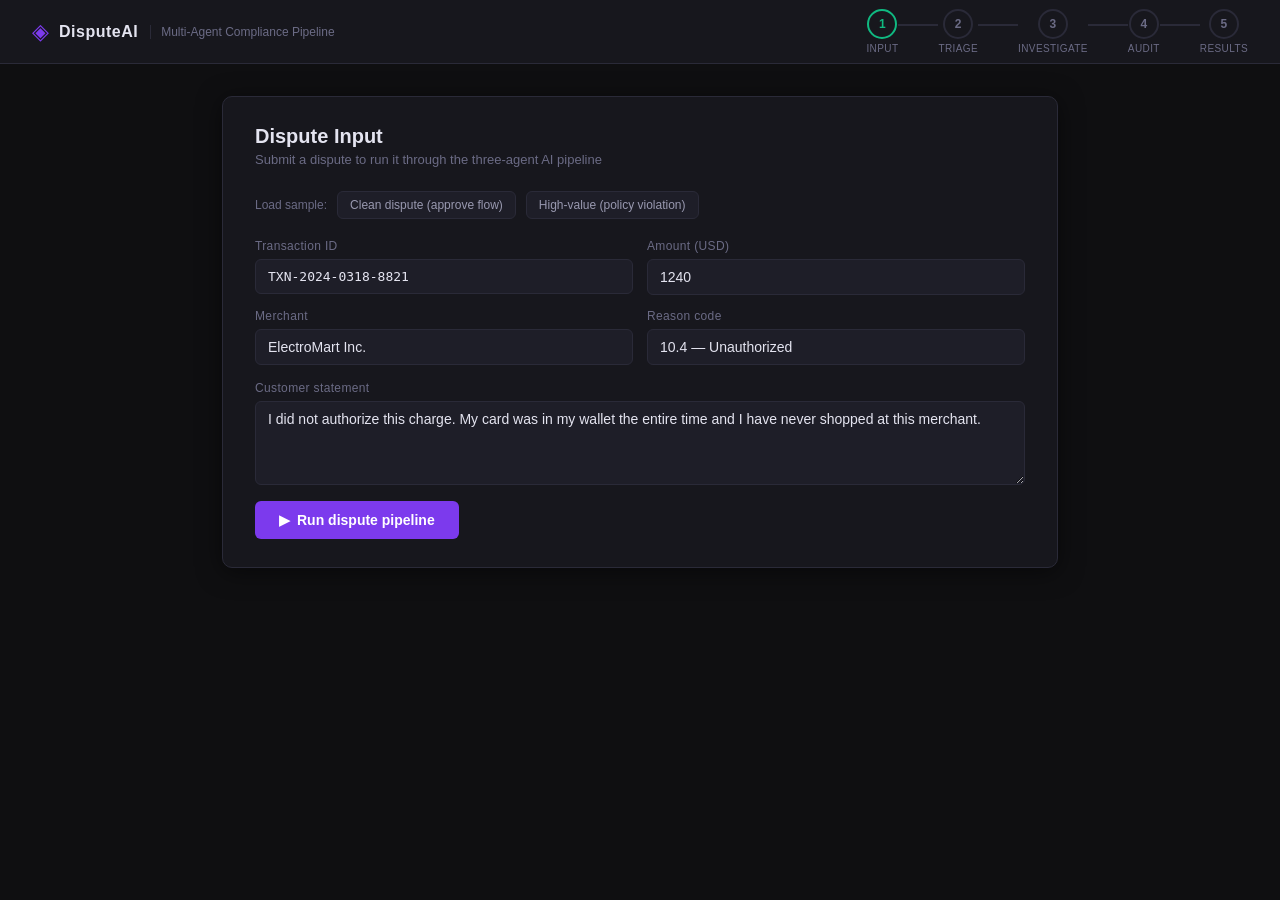
==== frontend/index.html @ 0e2caf31 "Add vanilla JS stepper UI and eval-results endpoint frontend/index.html: five-panel stepper (Input →" ====
<!DOCTYPE html>
<html lang="en">
<head>
  <meta charset="UTF-8">
  <meta name="viewport" content="width=device-width, initial-scale=1.0">
  <title>DisputeAI — Multi-Agent Compliance Pipeline</title>
  <link rel="stylesheet" href="style.css">
</head>
<body>

  <header class="app-header">
    <div class="brand">
      <span class="brand-mark">◈</span>
      <span class="brand-name">DisputeAI</span>
      <span class="brand-sub">Multi-Agent Compliance Pipeline</span>
    </div>
    <nav class="step-bar" id="stepBar">
      <div class="step" data-step="1" data-state="active">
        <div class="step-circle"><span class="step-num">1</span><span class="step-check">✓</span></div>
        <span class="step-label">Input</span>
      </div>
      <div class="step-connector" data-after="1"></div>
      <div class="step" data-step="2" data-state="pending">
        <div class="step-circle"><span class="step-num">2</span><span class="step-check">✓</span></div>
        <span class="step-label">Triage</span>
      </div>
      <div class="step-connector" data-after="2"></div>
      <div class="step" data-step="3" data-state="pending">
        <div class="step-circle"><span class="step-num">3</span><span class="step-check">✓</span></div>
        <span class="step-label">Investigate</span>
      </div>
      <div class="step-connector" data-after="3"></div>
      <div class="step" data-step="4" data-state="pending">
        <div class="step-circle"><span class="step-num">4</span><span class="step-check">✓</span></div>
        <span class="step-label">Audit</span>
      </div>
      <div class="step-connector" data-after="4"></div>
      <div class="step" data-step="5" data-state="pending">
        <div class="step-circle"><span class="step-num">5</span><span class="step-check">✓</span></div>
        <span class="step-label">Results</span>
      </div>
    </nav>
  </header>

  <main class="main-content">

    <!-- ── Panel 1: Input ──────────────────────────────────────────── -->
    <section id="panel-1" class="panel panel-active">
      <div class="panel-inner">
        <div class="panel-header">
          <h2>Dispute Input</h2>
          <p class="panel-sub">Submit a dispute to run it through the three-agent AI pipeline</p>
        </div>

        <div class="sample-row">
          <span class="sample-label">Load sample:</span>
          <button class="btn-sample" id="loadApprove">Clean dispute (approve flow)</button>
          <button class="btn-sample" id="loadViolation">High-value (policy violation)</button>
        </div>

        <form id="disputeForm" class="dispute-form">
          <div class="form-grid">
            <div class="form-group">
              <label for="f_txn_id">Transaction ID</label>
              <input id="f_txn_id" type="text" class="mono" placeholder="TXN-2024-0318-8821" required>
            </div>
            <div class="form-group">
              <label for="f_amount">Amount (USD)</label>
              <input id="f_amount" type="number" step="0.01" min="0.01" placeholder="1240.00" required>
            </div>
            <div class="form-group">
              <label for="f_merchant">Merchant</label>
              <input id="f_merchant" type="text" placeholder="ElectroMart Inc." required>
            </div>
            <div class="form-group">
              <label for="f_reason">Reason code</label>
              <select id="f_reason" required>
                <option value="10.4">10.4 — Unauthorized</option>
                <option value="13.1">13.1 — Not received</option>
                <option value="12.5">12.5 — Incorrect amount</option>
              </select>
            </div>
          </div>
          <div class="form-group full">
            <label for="f_statement">Customer statement</label>
            <textarea id="f_statement" rows="4" placeholder="Describe the disputed transaction…" required></textarea>
          </div>
          <button type="submit" class="btn-primary" id="submitBtn">
            ▶&ensp;Run dispute pipeline
          </button>
        </form>
      </div>
    </section>

    <!-- ── Panel 2: Triage ─────────────────────────────────────────── -->
    <section id="panel-2" class="panel">
      <div class="panel-inner">
        <div class="agent-header" data-agent="triage">
          <div class="agent-title">
            <span class="agent-dot" data-agent="triage"></span>
            <h2>Agent 1 — Triage &amp; Router</h2>
          </div>
          <span class="model-badge">gpt-4o-mini</span>
        </div>

        <div class="loading-row" id="triageLoading">
          <span class="spinner"></span> Running triage agent…
        </div>

        <div id="triageContent" class="hidden">
          <div class="section-label">Extracted entities</div>
          <div class="entities-row" id="triageEntities"></div>

          <div class="section-label">PII-masked statement</div>
          <div class="code-block" id="maskedStatement"></div>

          <div class="metrics-row" id="triageMetrics"></div>
        </div>
      </div>
    </section>

    <!-- ── Panel 3: Investigator ───────────────────────────────────── -->
    <section id="panel-3" class="panel">
      <div class="panel-inner">
        <div class="agent-header" data-agent="investigator">
          <div class="agent-title">
            <span class="agent-dot" data-agent="investigator"></span>
            <h2>Agent 2 — Investigator</h2>
          </div>
          <span class="model-badge">gpt-4o</span>
        </div>

        <div class="loading-row" id="invLoading">
          <span class="spinner"></span> Running investigator agent…
        </div>

        <div id="invContent" class="hidden">
          <div class="section-label">Tool execution log</div>
          <div class="tool-log" id="toolLog"></div>

          <div class="section-label">Retrieved Visa rule clause</div>
          <div class="rag-block" id="ragBlock"></div>

          <div class="section-label">Fraud signals detected</div>
          <ul class="signal-list" id="signalList"></ul>

          <div class="verdict-row">
            <div class="verdict-col">
              <div class="section-label">Recommendation</div>
              <div class="verdict-badge" id="recBadge"></div>
            </div>
            <div class="confidence-col">
              <div class="section-label">Confidence</div>
              <div class="confidence-track">
                <div class="confidence-fill" id="confidenceFill"></div>
              </div>
              <span class="confidence-pct" id="confidencePct"></span>
            </div>
          </div>

          <div class="metrics-row" id="invMetrics"></div>
        </div>
      </div>
    </section>

    <!-- ── Panel 4: Auditor ────────────────────────────────────────── -->
    <section id="panel-4" class="panel">
      <div class="panel-inner">
        <div class="agent-header" data-agent="auditor">
          <div class="agent-title">
            <span class="agent-dot" data-agent="auditor"></span>
            <h2>Agent 3 — Auditor <span class="independent-tag">(independent)</span></h2>
          </div>
          <span class="model-badge">gpt-4o-mini</span>
        </div>

        <div class="loading-row" id="auditorLoading">
          <span class="spinner"></span> Running auditor agent…
        </div>

        <div id="auditorContent" class="hidden">
          <div id="violationBanner" class="violation-banner hidden"></div>

          <div class="section-label">Policy rules</div>
          <table class="rules-table">
            <thead><tr><th>Rule</th><th>Status</th><th>Detail</th></tr></thead>
            <tbody id="rulesBody"></tbody>
          </table>

          <div class="verdict-row top-gap">
            <div class="verdict-col">
              <div class="section-label">Verdict</div>
              <div class="verdict-badge large" id="auditorVerdict"></div>
            </div>
          </div>

          <div class="audit-toggle-row">
            <button class="btn-link" id="auditToggle">▶ View audit log entry</button>
            <pre class="code-block audit-pre hidden" id="auditPre"></pre>
          </div>

          <div class="metrics-row" id="auditorMetrics"></div>

          <div class="violation-actions hidden" id="violationActions">
            <button class="btn-outline" id="reviewBtn">Review manually</button>
            <button class="btn-primary" id="resetFromViolation">↺ Run another dispute</button>
          </div>
        </div>
      </div>
    </section>

    <!-- ── Panel 5: Results ────────────────────────────────────────── -->
    <section id="panel-5" class="panel">
      <div class="panel-inner">
        <div class="results-header">
          <h2>Pipeline complete</h2>
          <div class="verdict-badge xlarge" id="finalVerdict"></div>
        </div>

        <div class="section-label">Pipeline summary</div>
        <div class="totals-grid" id="totalsGrid"></div>

        <div class="section-label">Per-agent breakdown</div>
        <table class="breakdown-table" id="breakdownTable">
          <thead>
            <tr>
              <th>Agent</th><th>Model</th><th>Latency</th>
              <th>Tokens in</th><th>Tokens out</th><th>Cost</th>
            </tr>
          </thead>
          <tbody id="breakdownBody"></tbody>
        </table>

        <div class="eval-row" id="evalRow"></div>

        <div class="results-actions">
          <button class="btn-primary" id="resetBtn">↺ Run another dispute</button>
        </div>
      </div>
    </section>

  </main>

  <div id="errorBanner" class="error-banner hidden"></div>

  <script src="app.js"></script>
</body>
</html>
---- frontend/style.css ----
/* ── Variables ──────────────────────────────────────────────────────── */
:root {
  --bg:              #0f0f11;
  --surface:         #17171d;
  --surface-2:       #1e1e28;
  --surface-3:       #252530;
  --border:          #2a2a38;
  --text:            #e4e4f0;
  --text-muted:      #6b6b85;
  --text-dim:        #9999b0;

  --triage:          #7c3aed;
  --triage-soft:     rgba(124,58,237,.15);
  --investigator:    #0d9488;
  --investigator-soft: rgba(13,148,136,.15);
  --auditor:         #d97706;
  --auditor-soft:    rgba(217,119,6,.15);

  --green:           #10b981;
  --green-soft:      rgba(16,185,129,.15);
  --red:             #ef4444;
  --red-soft:        rgba(239,68,68,.15);
  --amber:           #f59e0b;
  --amber-soft:      rgba(245,158,11,.15);
  --gray-soft:       rgba(107,107,133,.15);

  --mono: 'SF Mono','Cascadia Code','Consolas','Monaco',monospace;
  --sans: -apple-system,BlinkMacSystemFont,'Segoe UI',sans-serif;

  --radius:  10px;
  --radius-sm: 6px;
  --shadow:  0 4px 24px rgba(0,0,0,.5);
}

/* ── Reset ──────────────────────────────────────────────────────────── */
*, *::before, *::after { box-sizing: border-box; margin: 0; padding: 0; }
html { font-size: 15px; }
body {
  background: var(--bg);
  color: var(--text);
  font-family: var(--sans);
  min-height: 100vh;
  display: flex;
  flex-direction: column;
}

/* ── Header ─────────────────────────────────────────────────────────── */
.app-header {
  display: flex;
  align-items: center;
  justify-content: space-between;
  padding: 0 32px;
  height: 64px;
  border-bottom: 1px solid var(--border);
  background: var(--surface);
  position: sticky;
  top: 0;
  z-index: 10;
}

.brand { display: flex; align-items: center; gap: 10px; }
.brand-mark { font-size: 22px; color: var(--triage); }
.brand-name { font-size: 16px; font-weight: 700; letter-spacing: .5px; }
.brand-sub {
  font-size: 12px;
  color: var(--text-muted);
  border-left: 1px solid var(--border);
  padding-left: 10px;
  margin-left: 2px;
}

/* ── Step bar ───────────────────────────────────────────────────────── */
.step-bar {
  display: flex;
  align-items: center;
  gap: 0;
}

.step {
  display: flex;
  flex-direction: column;
  align-items: center;
  gap: 4px;
}

.step-circle {
  width: 30px;
  height: 30px;
  border-radius: 50%;
  border: 2px solid var(--border);
  color: var(--text-muted);
  display: flex;
  align-items: center;
  justify-content: center;
  font-size: 12px;
  font-weight: 700;
  transition: background .3s, border-color .3s, color .3s;
  position: relative;
}

.step-check { display: none; }
.step-num   { display: block; }

.step-label {
  font-size: 10px;
  color: var(--text-muted);
  letter-spacing: .04em;
  text-transform: uppercase;
  transition: color .3s;
}

.step-connector {
  width: 40px;
  height: 2px;
  background: var(--border);
  margin-bottom: 14px;
  transition: background .3s;
}

/* Active state — agent-colored pulse */
.step[data-step="1"][data-state="active"] .step-circle { border-color: var(--green); color: var(--green); }
.step[data-step="2"][data-state="active"] .step-circle { border-color: var(--triage); color: var(--triage); animation: pulse 1.6s ease-in-out infinite; }
.step[data-step="3"][data-state="active"] .step-circle { border-color: var(--investigator); color: var(--investigator); animation: pulse 1.6s ease-in-out infinite; }
.step[data-step="4"][data-state="active"] .step-circle { border-color: var(--auditor); color: var(--auditor); animation: pulse 1.6s ease-in-out infinite; }
.step[data-step="5"][data-state="active"] .step-circle { border-color: var(--green); color: var(--green); animation: pulse 1.6s ease-in-out infinite; }

/* Complete state */
.step[data-state="complete"] .step-circle {
  background: var(--green);
  border-color: var(--green);
  color: #fff;
}
.step[data-state="complete"] .step-check { display: block; }
.step[data-state="complete"] .step-num   { display: none; }
.step[data-state="complete"] .step-label { color: var(--green); }
.step[data-state="complete"] + .step-connector { background: var(--green); }

@keyframes pulse {
  0%,100% { box-shadow: 0 0 0 0 currentColor; opacity: 1; }
  50%      { box-shadow: 0 0 0 6px transparent; opacity: .85; }
}

/* ── Main layout ─────────────────────────────────────────────────────── */
.main-content {
  flex: 1;
  padding: 32px;
  max-width: 900px;
  width: 100%;
  margin: 0 auto;
}

/* ── Panels ──────────────────────────────────────────────────────────── */
.panel { display: none; }
.panel-active { display: block; }

.panel-inner {
  background: var(--surface);
  border: 1px solid var(--border);
  border-radius: var(--radius);
  padding: 28px 32px;
  box-shadow: var(--shadow);
}

.panel-header { margin-bottom: 24px; }
.panel-header h2 { font-size: 20px; font-weight: 700; margin-bottom: 4px; }
.panel-sub { color: var(--text-muted); font-size: 13px; }

/* fade-in for panel reveal */
@keyframes fadeIn {
  from { opacity: 0; transform: translateY(10px); }
  to   { opacity: 1; transform: translateY(0); }
}
.panel-active { animation: fadeIn .3s ease; }

/* ── Input form ──────────────────────────────────────────────────────── */
.sample-row {
  display: flex;
  align-items: center;
  gap: 10px;
  margin-bottom: 20px;
  flex-wrap: wrap;
}
.sample-label { font-size: 12px; color: var(--text-muted); }

.btn-sample {
  background: var(--surface-2);
  border: 1px solid var(--border);
  color: var(--text-dim);
  padding: 6px 12px;
  border-radius: var(--radius-sm);
  font-size: 12px;
  cursor: pointer;
  transition: border-color .2s, color .2s;
}
.btn-sample:hover { border-color: var(--triage); color: var(--text); }

.dispute-form { display: flex; flex-direction: column; gap: 16px; }

.form-grid {
  display: grid;
  grid-template-columns: 1fr 1fr;
  gap: 14px;
}

.form-group { display: flex; flex-direction: column; gap: 6px; }
.form-group.full { grid-column: 1 / -1; }

label { font-size: 12px; color: var(--text-muted); letter-spacing: .03em; }

input, select, textarea {
  background: var(--surface-2);
  border: 1px solid var(--border);
  border-radius: var(--radius-sm);
  color: var(--text);
  font-family: var(--sans);
  font-size: 14px;
  padding: 9px 12px;
  width: 100%;
  transition: border-color .2s;
  outline: none;
}
input:focus, select:focus, textarea:focus { border-color: var(--triage); }
input.mono { font-family: var(--mono); font-size: 13px; }
textarea { resize: vertical; }
select { appearance: none; cursor: pointer; }

.btn-primary {
  background: var(--triage);
  border: none;
  border-radius: var(--radius-sm);
  color: #fff;
  font-size: 14px;
  font-weight: 600;
  padding: 11px 24px;
  cursor: pointer;
  transition: opacity .2s;
  align-self: flex-start;
}
.btn-primary:hover { opacity: .85; }
.btn-primary:disabled { opacity: .45; cursor: not-allowed; }

.btn-outline {
  background: transparent;
  border: 1px solid var(--border);
  border-radius: var(--radius-sm);
  color: var(--text-dim);
  font-size: 13px;
  font-weight: 500;
  padding: 9px 18px;
  cursor: pointer;
  transition: border-color .2s, color .2s;
}
.btn-outline:hover { border-color: var(--amber); color: var(--amber); }

.btn-link {
  background: none;
  border: none;
  color: var(--text-muted);
  font-size: 12px;
  cursor: pointer;
  padding: 0;
  transition: color .2s;
}
.btn-link:hover { color: var(--text); }

/* ── Agent panels — shared ───────────────────────────────────────────── */
.agent-header {
  display: flex;
  align-items: center;
  justify-content: space-between;
  margin-bottom: 24px;
  padding-bottom: 16px;
  border-bottom: 1px solid var(--border);
}

.agent-title { display: flex; align-items: center; gap: 10px; }
.agent-title h2 { font-size: 18px; font-weight: 700; }
.independent-tag { font-size: 12px; font-weight: 400; color: var(--text-muted); }

.agent-dot {
  width: 10px; height: 10px;
  border-radius: 50%;
  flex-shrink: 0;
}
.agent-dot[data-agent="triage"]       { background: var(--triage); }
.agent-dot[data-agent="investigator"] { background: var(--investigator); }
.agent-dot[data-agent="auditor"]      { background: var(--auditor); }

.model-badge {
  font-family: var(--mono);
  font-size: 11px;
  background: var(--surface-2);
  border: 1px solid var(--border);
  padding: 3px 9px;
  border-radius: 999px;
  color: var(--text-dim);
}

.section-label {
  font-size: 11px;
  text-transform: uppercase;
  letter-spacing: .07em;
  color: var(--text-muted);
  margin-bottom: 10px;
  margin-top: 20px;
}
.section-label:first-child { margin-top: 0; }

.loading-row {
  display: flex;
  align-items: center;
  gap: 10px;
  color: var(--text-muted);
  font-size: 13px;
  padding: 20px 0;
}

.spinner {
  width: 16px; height: 16px;
  border: 2px solid var(--border);
  border-top-color: var(--text-dim);
  border-radius: 50%;
  animation: spin .7s linear infinite;
  flex-shrink: 0;
}
@keyframes spin { to { transform: rotate(360deg); } }

/* ── Entities row (triage) ───────────────────────────────────────────── */
.entities-row { display: flex; flex-wrap: wrap; gap: 8px; }

.entity-pill {
  display: inline-flex;
  align-items: center;
  gap: 5px;
  background: var(--surface-2);
  border: 1px solid var(--border);
  border-radius: 999px;
  padding: 4px 12px;
  font-size: 12px;
}
.entity-pill .pill-label { color: var(--text-muted); }
.entity-pill .pill-value { font-family: var(--mono); color: var(--text); font-size: 11px; }

.urgency-high_value    .pill-value { color: var(--amber); }
.urgency-time_sensitive .pill-value { color: var(--red); }
.urgency-standard      .pill-value { color: var(--green); }

/* ── Code blocks ─────────────────────────────────────────────────────── */
.code-block {
  background: var(--surface-2);
  border: 1px solid var(--border);
  border-radius: var(--radius-sm);
  padding: 14px 16px;
  font-family: var(--mono);
  font-size: 12.5px;
  line-height: 1.6;
  color: var(--text-dim);
  white-space: pre-wrap;
  word-break: break-word;
}

.pii-mask {
  background: var(--amber-soft);
  color: var(--amber);
  border-radius: 3px;
  padding: 1px 4px;
}

/* ── Metric cards ────────────────────────────────────────────────────── */
.metrics-row {
  display: grid;
  grid-template-columns: repeat(4, 1fr);
  gap: 10px;
  margin-top: 24px;
}

.metric-card {
  background: var(--surface-2);
  border: 1px solid var(--border);
  border-radius: var(--radius-sm);
  padding: 12px 14px;
  opacity: 0;
  animation: fadeIn .3s ease forwards;
}
.metric-card:nth-child(1) { animation-delay: .05s; }
.metric-card:nth-child(2) { animation-delay: .10s; }
.metric-card:nth-child(3) { animation-delay: .15s; }
.metric-card:nth-child(4) { animation-delay: .20s; }

.metric-label {
  font-size: 10px;
  text-transform: uppercase;
  letter-spacing: .06em;
  color: var(--text-muted);
  margin-bottom: 6px;
}
.metric-value {
  font-size: 19px;
  font-weight: 700;
  font-family: var(--mono);
  color: var(--text);
}
.metric-sub {
  font-size: 10px;
  color: var(--text-muted);
  margin-top: 2px;
}

/* ── Tool log (investigator) ─────────────────────────────────────────── */
.tool-log {
  display: flex;
  flex-direction: column;
  gap: 6px;
  background: var(--surface-2);
  border: 1px solid var(--border);
  border-radius: var(--radius-sm);
  padding: 12px 14px;
}

.tool-row {
  display: flex;
  align-items: center;
  gap: 10px;
  font-size: 12.5px;
  opacity: 0;
  animation: fadeIn .25s ease forwards;
}
.tool-row:nth-child(1) { animation-delay: .1s; }
.tool-row:nth-child(2) { animation-delay: .4s; }
.tool-row:nth-child(3) { animation-delay: .7s; }
.tool-row:nth-child(4) { animation-delay: 1.0s; }

.tool-pulse {
  width: 8px; height: 8px;
  border-radius: 50%;
  background: var(--investigator);
  flex-shrink: 0;
  animation: glow 2s ease-in-out infinite;
}
@keyframes glow {
  0%,100% { opacity: 1; }
  50%      { opacity: .35; }
}

.tool-name { font-family: var(--mono); color: var(--investigator); }
.tool-args { color: var(--text-muted); font-family: var(--mono); }

.tool-badge {
  margin-left: auto;
  font-size: 11px;
  padding: 2px 8px;
  border-radius: 999px;
  font-weight: 600;
}
.badge-ok      { background: var(--green-soft);  color: var(--green); }
.badge-warn    { background: var(--amber-soft);  color: var(--amber); }
.badge-err     { background: var(--red-soft);    color: var(--red); }

/* ── RAG block ───────────────────────────────────────────────────────── */
.rag-block {
  background: var(--surface-2);
  border: 1px solid var(--border);
  border-left: 3px solid var(--investigator);
  border-radius: 0 var(--radius-sm) var(--radius-sm) 0;
  padding: 14px 16px;
  font-size: 12.5px;
  line-height: 1.65;
  color: var(--text-dim);
  font-family: var(--mono);
}
.rag-meta {
  font-size: 10px;
  color: var(--text-muted);
  margin-top: 8px;
  display: flex;
  gap: 14px;
}

/* ── Signal list ─────────────────────────────────────────────────────── */
.signal-list {
  list-style: none;
  display: flex;
  flex-direction: column;
  gap: 5px;
}
.signal-list li {
  display: flex;
  align-items: flex-start;
  gap: 8px;
  font-size: 13px;
  color: var(--text-dim);
}
.signal-list li::before {
  content: '⚠';
  color: var(--amber);
  flex-shrink: 0;
  font-size: 12px;
  margin-top: 1px;
}

/* ── Verdict + confidence ────────────────────────────────────────────── */
.verdict-row {
  display: flex;
  align-items: flex-start;
  gap: 40px;
  margin-top: 20px;
}
.verdict-col, .confidence-col { display: flex; flex-direction: column; gap: 8px; }
.confidence-col { flex: 1; max-width: 300px; }

.verdict-badge {
  display: inline-flex;
  align-items: center;
  padding: 7px 18px;
  border-radius: var(--radius-sm);
  font-weight: 700;
  font-size: 13px;
  text-transform: uppercase;
  letter-spacing: .05em;
}
.verdict-badge.large  { font-size: 15px; padding: 10px 22px; }
.verdict-badge.xlarge { font-size: 20px; padding: 14px 28px; }

.verdict-approve          { background: var(--green-soft);  color: var(--green); }
.verdict-reject           { background: var(--red-soft);    color: var(--red); }
.verdict-escalate         { background: var(--gray-soft);   color: var(--text-dim); }
.verdict-policy_violation { background: var(--amber-soft);  color: var(--amber); }

.confidence-track {
  width: 100%;
  height: 8px;
  background: var(--surface-3);
  border-radius: 999px;
  overflow: hidden;
}
.confidence-fill {
  height: 100%;
  border-radius: 999px;
  transition: width .6s ease;
}
.conf-high   { background: var(--green); }
.conf-medium { background: var(--amber); }
.conf-low    { background: var(--red); }

.confidence-pct { font-family: var(--mono); font-size: 13px; color: var(--text-dim); }

/* ── Auditor panel ───────────────────────────────────────────────────── */
.violation-banner {
  background: var(--red-soft);
  border: 1px solid var(--red);
  border-radius: var(--radius-sm);
  padding: 12px 16px;
  color: var(--red);
  font-size: 13px;
  font-weight: 600;
  margin-bottom: 20px;
}
.violation-banner ul { margin-top: 6px; padding-left: 18px; font-weight: 400; }
.violation-banner li { margin-top: 3px; font-family: var(--mono); font-size: 12px; }

.rules-table {
  width: 100%;
  border-collapse: collapse;
  font-size: 13px;
}
.rules-table th {
  text-align: left;
  font-size: 11px;
  text-transform: uppercase;
  letter-spacing: .06em;
  color: var(--text-muted);
  padding: 8px 12px;
  border-bottom: 1px solid var(--border);
}
.rules-table td {
  padding: 10px 12px;
  border-bottom: 1px solid var(--border);
  vertical-align: top;
}
.rules-table tr:last-child td { border-bottom: none; }
.rules-table tr.row-fail { background: var(--red-soft); }

.rule-status {
  display: flex;
  align-items: center;
  gap: 6px;
  font-weight: 600;
  white-space: nowrap;
}
.rule-status.pass { color: var(--green); }
.rule-status.fail { color: var(--red); }

.rule-detail { color: var(--text-muted); font-family: var(--mono); font-size: 11.5px; line-height: 1.5; }
.rule-name { font-family: var(--mono); }

.top-gap { margin-top: 20px; }

.audit-toggle-row { margin-top: 20px; display: flex; flex-direction: column; gap: 10px; }
.audit-pre { font-size: 11.5px; max-height: 300px; overflow-y: auto; }

.violation-actions {
  display: flex;
  gap: 12px;
  margin-top: 24px;
}

/* ── Results panel ───────────────────────────────────────────────────── */
.results-header {
  display: flex;
  align-items: center;
  gap: 20px;
  margin-bottom: 28px;
  padding-bottom: 20px;
  border-bottom: 1px solid var(--border);
}
.results-header h2 { font-size: 20px; font-weight: 700; }

.totals-grid {
  display: grid;
  grid-template-columns: repeat(4, 1fr);
  gap: 10px;
}

.total-card {
  background: var(--surface-2);
  border: 1px solid var(--border);
  border-radius: var(--radius-sm);
  padding: 16px;
}
.total-card .metric-value { font-size: 22px; }

.breakdown-table {
  width: 100%;
  border-collapse: collapse;
  font-size: 13px;
  margin-top: 0;
}
.breakdown-table th {
  text-align: left;
  font-size: 11px;
  text-transform: uppercase;
  letter-spacing: .06em;
  color: var(--text-muted);
  padding: 8px 12px;
  border-bottom: 1px solid var(--border);
}
.breakdown-table td {
  padding: 10px 12px;
  border-bottom: 1px solid var(--border);
  font-family: var(--mono);
  font-size: 12.5px;
}
.breakdown-table tr:last-child td { border-bottom: none; }
.breakdown-table .agent-cell { color: var(--text); font-family: var(--sans); font-weight: 600; }
.breakdown-table .model-cell { color: var(--text-muted); font-size: 11.5px; }

.eval-row {
  display: flex;
  gap: 12px;
  margin-top: 20px;
  flex-wrap: wrap;
}
.eval-card {
  background: var(--surface-2);
  border: 1px solid var(--border);
  border-radius: var(--radius-sm);
  padding: 12px 18px;
  display: flex;
  flex-direction: column;
  gap: 4px;
}

.results-actions { margin-top: 28px; }

/* ── Error banner ────────────────────────────────────────────────────── */
.error-banner {
  position: fixed;
  bottom: 24px;
  left: 50%;
  transform: translateX(-50%);
  background: var(--red-soft);
  border: 1px solid var(--red);
  color: var(--red);
  padding: 12px 20px;
  border-radius: var(--radius-sm);
  font-size: 13px;
  font-weight: 600;
  z-index: 100;
  max-width: 500px;
  text-align: center;
}

/* ── Utility ─────────────────────────────────────────────────────────── */
.hidden { display: none !important; }

/* ── Responsive ──────────────────────────────────────────────────────── */
@media (max-width: 700px) {
  .app-header { flex-direction: column; height: auto; padding: 12px 16px; gap: 10px; }
  .brand-sub { display: none; }
  .main-content { padding: 16px; }
  .metrics-row { grid-template-columns: 1fr 1fr; }
  .totals-grid  { grid-template-columns: 1fr 1fr; }
  .form-grid    { grid-template-columns: 1fr; }
  .verdict-row  { flex-direction: column; gap: 16px; }
  .step-connector { width: 20px; }
}
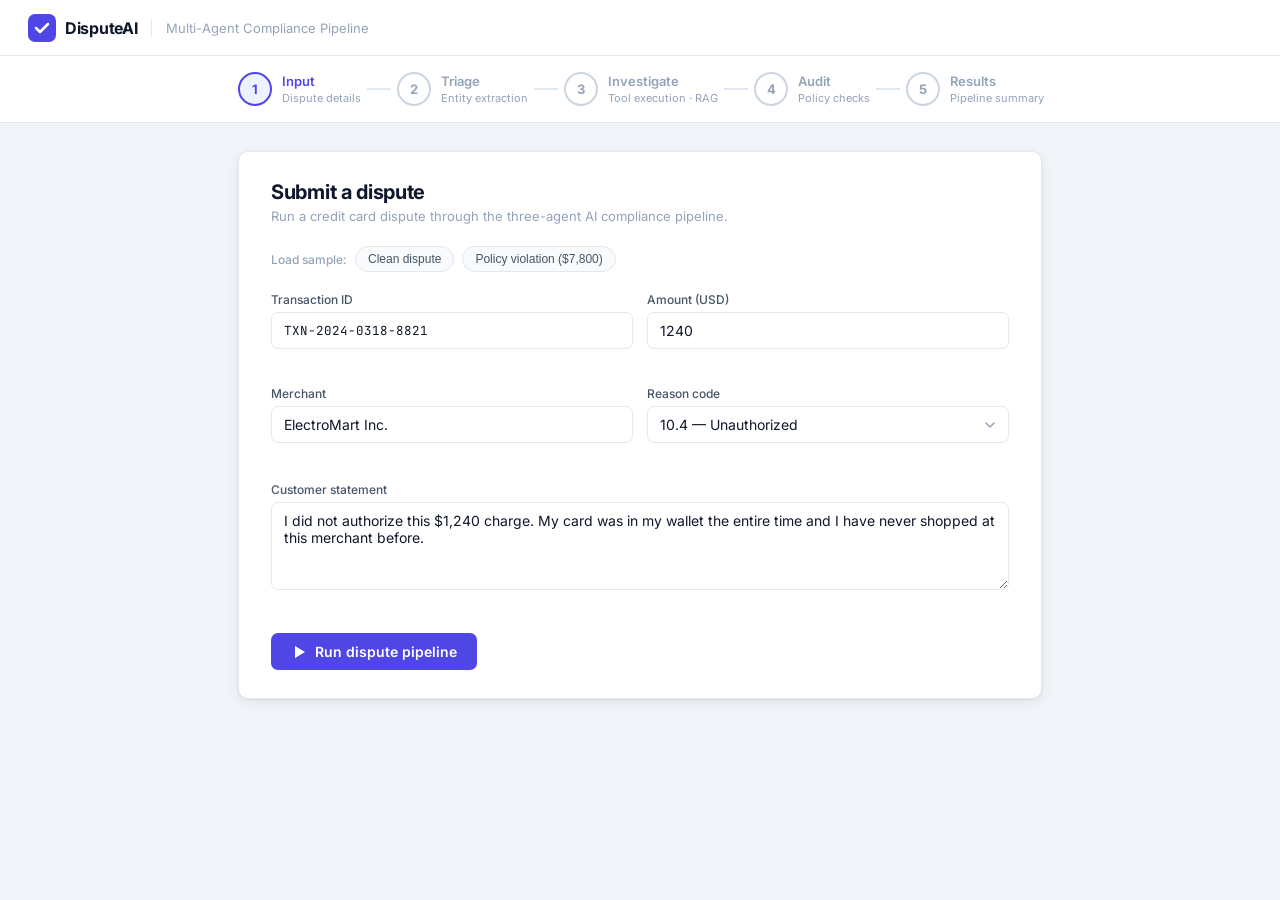
==== commit b777d8e8: "Made changes to design, add DT Classifier with Hyperparameter tuning" ====
--- a/frontend/index.html
+++ b/frontend/index.html
@@ -4,236 +4,297 @@
   <meta charset="UTF-8">
   <meta name="viewport" content="width=device-width, initial-scale=1.0">
   <title>DisputeAI — Multi-Agent Compliance Pipeline</title>
+  <link rel="preconnect" href="https://fonts.googleapis.com">
+  <link href="https://fonts.googleapis.com/css2?family=Inter:wght@400;500;600;700&family=JetBrains+Mono:wght@400;500&display=swap" rel="stylesheet">
   <link rel="stylesheet" href="style.css">
 </head>
 <body>
 
-  <header class="app-header">
-    <div class="brand">
-      <span class="brand-mark">◈</span>
-      <span class="brand-name">DisputeAI</span>
-      <span class="brand-sub">Multi-Agent Compliance Pipeline</span>
+  <!-- ── Top bar ───────────────────────────────────────────────────── -->
+  <header class="topbar">
+    <div class="topbar-left">
+      <div class="logo">
+        <svg width="28" height="28" viewBox="0 0 28 28" fill="none">
+          <rect width="28" height="28" rx="7" fill="#4f46e5"/>
+          <path d="M8 14l4 4 8-8" stroke="#fff" stroke-width="2.5" stroke-linecap="round" stroke-linejoin="round"/>
+        </svg>
+        <span class="logo-name">DisputeAI</span>
+      </div>
+      <span class="topbar-divider"></span>
+      <span class="topbar-subtitle">Multi-Agent Compliance Pipeline</span>
     </div>
-    <nav class="step-bar" id="stepBar">
-      <div class="step" data-step="1" data-state="active">
-        <div class="step-circle"><span class="step-num">1</span><span class="step-check">✓</span></div>
-        <span class="step-label">Input</span>
-      </div>
-      <div class="step-connector" data-after="1"></div>
-      <div class="step" data-step="2" data-state="pending">
-        <div class="step-circle"><span class="step-num">2</span><span class="step-check">✓</span></div>
-        <span class="step-label">Triage</span>
-      </div>
-      <div class="step-connector" data-after="2"></div>
-      <div class="step" data-step="3" data-state="pending">
-        <div class="step-circle"><span class="step-num">3</span><span class="step-check">✓</span></div>
-        <span class="step-label">Investigate</span>
-      </div>
-      <div class="step-connector" data-after="3"></div>
-      <div class="step" data-step="4" data-state="pending">
-        <div class="step-circle"><span class="step-num">4</span><span class="step-check">✓</span></div>
-        <span class="step-label">Audit</span>
-      </div>
-      <div class="step-connector" data-after="4"></div>
-      <div class="step" data-step="5" data-state="pending">
-        <div class="step-circle"><span class="step-num">5</span><span class="step-check">✓</span></div>
-        <span class="step-label">Results</span>
-      </div>
-    </nav>
+    <div id="liveIndicator" class="live-indicator hidden">
+      <span class="live-dot"></span> Processing
+    </div>
   </header>
 
-  <main class="main-content">
-
-    <!-- ── Panel 1: Input ──────────────────────────────────────────── -->
+  <!-- ── Step progress bar ─────────────────────────────────────────── -->
+  <div class="stepper-wrap">
+    <div class="stepper" id="stepper">
+      <div class="step-item" data-step="1" data-state="active">
+        <div class="step-node"><span class="step-num">1</span><svg class="step-check" viewBox="0 0 16 16"><path d="M3 8l4 4 6-6" stroke="currentColor" stroke-width="2" stroke-linecap="round" stroke-linejoin="round" fill="none"/></svg></div>
+        <div class="step-info"><div class="step-title">Input</div><div class="step-desc">Dispute details</div></div>
+      </div>
+      <div class="step-line" data-after="1"></div>
+      <div class="step-item" data-step="2" data-state="pending">
+        <div class="step-node"><span class="step-num">2</span><svg class="step-check" viewBox="0 0 16 16"><path d="M3 8l4 4 6-6" stroke="currentColor" stroke-width="2" stroke-linecap="round" stroke-linejoin="round" fill="none"/></svg></div>
+        <div class="step-info"><div class="step-title">Triage</div><div class="step-desc">Entity extraction</div></div>
+      </div>
+      <div class="step-line" data-after="2"></div>
+      <div class="step-item" data-step="3" data-state="pending">
+        <div class="step-node"><span class="step-num">3</span><svg class="step-check" viewBox="0 0 16 16"><path d="M3 8l4 4 6-6" stroke="currentColor" stroke-width="2" stroke-linecap="round" stroke-linejoin="round" fill="none"/></svg></div>
+        <div class="step-info"><div class="step-title">Investigate</div><div class="step-desc">Tool execution · RAG</div></div>
+      </div>
+      <div class="step-line" data-after="3"></div>
+      <div class="step-item" data-step="4" data-state="pending">
+        <div class="step-node"><span class="step-num">4</span><svg class="step-check" viewBox="0 0 16 16"><path d="M3 8l4 4 6-6" stroke="currentColor" stroke-width="2" stroke-linecap="round" stroke-linejoin="round" fill="none"/></svg></div>
+        <div class="step-info"><div class="step-title">Audit</div><div class="step-desc">Policy checks</div></div>
+      </div>
+      <div class="step-line" data-after="4"></div>
+      <div class="step-item" data-step="5" data-state="pending">
+        <div class="step-node"><span class="step-num">5</span><svg class="step-check" viewBox="0 0 16 16"><path d="M3 8l4 4 6-6" stroke="currentColor" stroke-width="2" stroke-linecap="round" stroke-linejoin="round" fill="none"/></svg></div>
+        <div class="step-info"><div class="step-title">Results</div><div class="step-desc">Pipeline summary</div></div>
+      </div>
+    </div>
+  </div>
+
+  <!-- ── Panels ─────────────────────────────────────────────────────── -->
+  <main class="main">
+
+    <!-- Panel 1: Input -->
     <section id="panel-1" class="panel panel-active">
-      <div class="panel-inner">
-        <div class="panel-header">
-          <h2>Dispute Input</h2>
-          <p class="panel-sub">Submit a dispute to run it through the three-agent AI pipeline</p>
-        </div>
-
-        <div class="sample-row">
-          <span class="sample-label">Load sample:</span>
-          <button class="btn-sample" id="loadApprove">Clean dispute (approve flow)</button>
-          <button class="btn-sample" id="loadViolation">High-value (policy violation)</button>
-        </div>
-
-        <form id="disputeForm" class="dispute-form">
+      <div class="card">
+        <div class="card-header">
+          <h2 class="card-title">Submit a dispute</h2>
+          <p class="card-desc">Run a credit card dispute through the three-agent AI compliance pipeline.</p>
+        </div>
+
+        <div class="sample-bar">
+          <span class="sample-bar-label">Load sample:</span>
+          <button class="chip" id="loadApprove">Clean dispute</button>
+          <button class="chip" id="loadViolation">Policy violation ($7,800)</button>
+        </div>
+
+        <form id="disputeForm">
           <div class="form-grid">
-            <div class="form-group">
-              <label for="f_txn_id">Transaction ID</label>
-              <input id="f_txn_id" type="text" class="mono" placeholder="TXN-2024-0318-8821" required>
-            </div>
-            <div class="form-group">
-              <label for="f_amount">Amount (USD)</label>
-              <input id="f_amount" type="number" step="0.01" min="0.01" placeholder="1240.00" required>
-            </div>
-            <div class="form-group">
-              <label for="f_merchant">Merchant</label>
-              <input id="f_merchant" type="text" placeholder="ElectroMart Inc." required>
-            </div>
-            <div class="form-group">
-              <label for="f_reason">Reason code</label>
-              <select id="f_reason" required>
+            <div class="field">
+              <label>Transaction ID</label>
+              <input id="f_txn" type="text" class="mono" placeholder="TXN-2024-0318-8821" required>
+              <div class="field-error" id="err_txn"></div>
+            </div>
+            <div class="field">
+              <label>Amount (USD)</label>
+              <input id="f_amt" type="number" step="0.01" min="0.01" max="1000000" placeholder="1240.00" required>
+              <div class="field-error" id="err_amt"></div>
+            </div>
+            <div class="field">
+              <label>Merchant</label>
+              <input id="f_merch" type="text" placeholder="ElectroMart Inc." required>
+              <div class="field-error" id="err_merch"></div>
+            </div>
+            <div class="field">
+              <label>Reason code</label>
+              <select id="f_reason">
                 <option value="10.4">10.4 — Unauthorized</option>
+                <option value="10.5">10.5 — Visa fraud</option>
+                <option value="11.3">11.3 — No authorization</option>
+                <option value="12.1">12.1 — Late presentment</option>
+                <option value="12.4">12.4 — Incorrect account</option>
+                <option value="12.5">12.5 — Incorrect amount</option>
                 <option value="13.1">13.1 — Not received</option>
-                <option value="12.5">12.5 — Incorrect amount</option>
+                <option value="13.2">13.2 — Cancelled recurring</option>
               </select>
             </div>
           </div>
-          <div class="form-group full">
-            <label for="f_statement">Customer statement</label>
-            <textarea id="f_statement" rows="4" placeholder="Describe the disputed transaction…" required></textarea>
-          </div>
-          <button type="submit" class="btn-primary" id="submitBtn">
-            ▶&ensp;Run dispute pipeline
-          </button>
+          <div class="field" style="margin-top:16px">
+            <label>Customer statement</label>
+            <textarea id="f_stmt" rows="4" placeholder="Describe the disputed transaction…" required></textarea>
+            <div class="field-error" id="err_stmt"></div>
+          </div>
+          <div style="margin-top:20px">
+            <button type="submit" class="btn-primary" id="submitBtn">
+              <svg width="16" height="16" viewBox="0 0 16 16" fill="none"><polygon points="4,2 14,8 4,14" fill="white"/></svg>
+              Run dispute pipeline
+            </button>
+          </div>
         </form>
       </div>
     </section>
 
-    <!-- ── Panel 2: Triage ─────────────────────────────────────────── -->
+    <!-- Panel 2: Triage -->
     <section id="panel-2" class="panel">
-      <div class="panel-inner">
-        <div class="agent-header" data-agent="triage">
-          <div class="agent-title">
-            <span class="agent-dot" data-agent="triage"></span>
-            <h2>Agent 1 — Triage &amp; Router</h2>
-          </div>
-          <span class="model-badge">gpt-4o-mini</span>
-        </div>
-
-        <div class="loading-row" id="triageLoading">
-          <span class="spinner"></span> Running triage agent…
-        </div>
-
-        <div id="triageContent" class="hidden">
-          <div class="section-label">Extracted entities</div>
-          <div class="entities-row" id="triageEntities"></div>
-
-          <div class="section-label">PII-masked statement</div>
-          <div class="code-block" id="maskedStatement"></div>
-
-          <div class="metrics-row" id="triageMetrics"></div>
-        </div>
-      </div>
-    </section>
-
-    <!-- ── Panel 3: Investigator ───────────────────────────────────── -->
+      <div class="agent-card agent-triage">
+        <div class="agent-card-header">
+          <div class="agent-id">
+            <div class="agent-badge triage">A1</div>
+            <div>
+              <div class="agent-name">Triage &amp; Router</div>
+              <div class="agent-model">Entity extraction · PII masking</div>
+            </div>
+          </div>
+          <div class="agent-status" id="triageStatus">
+            <span class="spinner-sm"></span> Running…
+          </div>
+        </div>
+        <div id="triageBody" class="agent-body hidden">
+          <div class="section-title">Extracted entities</div>
+          <div class="pills-row" id="triagePills"></div>
+
+          <div class="section-title" style="margin-top:20px">PII-masked statement</div>
+          <div class="code-box" id="maskedStmt"></div>
+
+          <div class="metrics-strip" id="triageMetrics"></div>
+        </div>
+      </div>
+    </section>
+
+    <!-- Panel 3: Investigator -->
     <section id="panel-3" class="panel">
-      <div class="panel-inner">
-        <div class="agent-header" data-agent="investigator">
-          <div class="agent-title">
-            <span class="agent-dot" data-agent="investigator"></span>
-            <h2>Agent 2 — Investigator</h2>
-          </div>
-          <span class="model-badge">gpt-4o</span>
-        </div>
-
-        <div class="loading-row" id="invLoading">
-          <span class="spinner"></span> Running investigator agent…
-        </div>
-
-        <div id="invContent" class="hidden">
-          <div class="section-label">Tool execution log</div>
-          <div class="tool-log" id="toolLog"></div>
-
-          <div class="section-label">Retrieved Visa rule clause</div>
-          <div class="rag-block" id="ragBlock"></div>
-
-          <div class="section-label">Fraud signals detected</div>
-          <ul class="signal-list" id="signalList"></ul>
-
-          <div class="verdict-row">
-            <div class="verdict-col">
-              <div class="section-label">Recommendation</div>
-              <div class="verdict-badge" id="recBadge"></div>
-            </div>
-            <div class="confidence-col">
-              <div class="section-label">Confidence</div>
-              <div class="confidence-track">
-                <div class="confidence-fill" id="confidenceFill"></div>
-              </div>
-              <span class="confidence-pct" id="confidencePct"></span>
-            </div>
-          </div>
-
-          <div class="metrics-row" id="invMetrics"></div>
-        </div>
-      </div>
-    </section>
-
-    <!-- ── Panel 4: Auditor ────────────────────────────────────────── -->
+      <div class="agent-card agent-investigator">
+        <div class="agent-card-header">
+          <div class="agent-id">
+            <div class="agent-badge investigator">A2</div>
+            <div>
+              <div class="agent-name">Investigator</div>
+              <div class="agent-model">Tool execution · RAG retrieval</div>
+            </div>
+          </div>
+          <div class="agent-status" id="invStatus">
+            <span class="spinner-sm"></span> Running…
+          </div>
+        </div>
+        <div class="agent-body">
+
+          <div class="section-title">Tool execution log</div>
+          <div class="tool-timeline" id="toolTimeline"></div>
+
+          <div id="invBodyExtra" class="hidden">
+            <!-- Classifier output -->
+            <div id="classifierSection" style="margin-top:24px">
+              <div class="section-title">Classifier output</div>
+              <div class="classifier-card">
+                <div class="classifier-top">
+                  <div class="classifier-prob">
+                    <div class="prob-label">Fraud probability</div>
+                    <div class="prob-bar-wrap">
+                      <div class="prob-bar" id="probBar"></div>
+                    </div>
+                    <div class="prob-meta" id="probMeta"></div>
+                  </div>
+                  <div class="classifier-pred" id="classifierPred"></div>
+                </div>
+                <div class="classifier-detail">
+                  <div class="two-col-layout">
+                    <div>
+                      <div class="sub-title">Decision path</div>
+                      <div class="decision-path" id="decisionPath"></div>
+                    </div>
+                    <div>
+                      <div class="sub-title">Top features</div>
+                      <div class="feature-list" id="featureList"></div>
+                    </div>
+                  </div>
+                </div>
+              </div>
+            </div>
+
+            <div class="two-col-layout" style="margin-top:24px">
+              <div>
+                <div class="section-title">Retrieved Visa rule clause</div>
+                <div class="rag-card" id="ragCard"></div>
+              </div>
+              <div>
+                <div class="section-title">Fraud signals</div>
+                <ul class="signal-list" id="signalList"></ul>
+              </div>
+            </div>
+
+            <div class="verdict-conf-row" style="margin-top:24px">
+              <div>
+                <div class="section-title">Recommendation</div>
+                <div id="recBadge" class="verdict-badge"></div>
+              </div>
+              <div class="conf-block">
+                <div class="section-title">Confidence <span id="confPct" class="conf-pct-label"></span></div>
+                <div class="conf-track"><div class="conf-fill" id="confFill"></div></div>
+              </div>
+            </div>
+
+            <div class="metrics-strip" id="invMetrics"></div>
+          </div>
+        </div>
+      </div>
+    </section>
+
+    <!-- Panel 4: Auditor -->
     <section id="panel-4" class="panel">
-      <div class="panel-inner">
-        <div class="agent-header" data-agent="auditor">
-          <div class="agent-title">
-            <span class="agent-dot" data-agent="auditor"></span>
-            <h2>Agent 3 — Auditor <span class="independent-tag">(independent)</span></h2>
-          </div>
-          <span class="model-badge">gpt-4o-mini</span>
-        </div>
-
-        <div class="loading-row" id="auditorLoading">
-          <span class="spinner"></span> Running auditor agent…
-        </div>
-
-        <div id="auditorContent" class="hidden">
-          <div id="violationBanner" class="violation-banner hidden"></div>
-
-          <div class="section-label">Policy rules</div>
-          <table class="rules-table">
-            <thead><tr><th>Rule</th><th>Status</th><th>Detail</th></tr></thead>
-            <tbody id="rulesBody"></tbody>
-          </table>
-
-          <div class="verdict-row top-gap">
-            <div class="verdict-col">
-              <div class="section-label">Verdict</div>
-              <div class="verdict-badge large" id="auditorVerdict"></div>
-            </div>
-          </div>
-
-          <div class="audit-toggle-row">
-            <button class="btn-link" id="auditToggle">▶ View audit log entry</button>
-            <pre class="code-block audit-pre hidden" id="auditPre"></pre>
-          </div>
-
-          <div class="metrics-row" id="auditorMetrics"></div>
-
-          <div class="violation-actions hidden" id="violationActions">
-            <button class="btn-outline" id="reviewBtn">Review manually</button>
+      <div class="agent-card agent-auditor">
+        <div class="agent-card-header">
+          <div class="agent-id">
+            <div class="agent-badge auditor">A3</div>
+            <div>
+              <div class="agent-name">Auditor <span class="indep-tag"></span></div>
+              <div class="agent-model">Deterministic policy checks</div>
+            </div>
+          </div>
+          <div class="agent-status" id="auditorStatus">
+            <span class="spinner-sm"></span> Running…
+          </div>
+        </div>
+        <div id="auditorBody" class="agent-body hidden">
+          <div id="violationBanner" class="alert-banner hidden"></div>
+
+          <div id="reasoningBox" class="reasoning-box hidden"></div>
+
+          <div class="section-title" style="margin-top:22px">Policy rules</div>
+          <div class="rules-list" id="rulesList"></div>
+
+          <div class="verdict-row-audit" style="margin-top:24px">
+            <div>
+              <div class="section-title">Verdict</div>
+              <div class="verdict-badge large" id="auditVerdict"></div>
+            </div>
+            <div class="audit-log-toggle">
+              <button class="link-btn" id="auditToggle">Show audit log entry ↓</button>
+              <pre class="code-box audit-pre hidden" id="auditPre"></pre>
+            </div>
+          </div>
+
+          <div class="metrics-strip" id="auditorMetrics"></div>
+
+          <div id="violationActions" class="violation-actions hidden">
+            <button class="btn-ghost" id="reviewBtn">Flag for manual review</button>
             <button class="btn-primary" id="resetFromViolation">↺ Run another dispute</button>
           </div>
         </div>
       </div>
     </section>
 
-    <!-- ── Panel 5: Results ────────────────────────────────────────── -->
+    <!-- Panel 5: Results -->
     <section id="panel-5" class="panel">
-      <div class="panel-inner">
-        <div class="results-header">
-          <h2>Pipeline complete</h2>
-          <div class="verdict-badge xlarge" id="finalVerdict"></div>
-        </div>
-
-        <div class="section-label">Pipeline summary</div>
-        <div class="totals-grid" id="totalsGrid"></div>
-
-        <div class="section-label">Per-agent breakdown</div>
-        <table class="breakdown-table" id="breakdownTable">
-          <thead>
-            <tr>
-              <th>Agent</th><th>Model</th><th>Latency</th>
-              <th>Tokens in</th><th>Tokens out</th><th>Cost</th>
-            </tr>
-          </thead>
+      <div class="card results-card">
+        <div class="results-top">
+          <div>
+            <h2 class="card-title">Pipeline complete</h2>
+            <p class="card-desc">All three agents executed. Full cost and latency breakdown below.</p>
+          </div>
+          <div id="finalVerdict" class="verdict-badge xlarge"></div>
+        </div>
+
+        <div class="section-title" style="margin-top:28px">Summary</div>
+        <div class="summary-grid" id="summaryGrid"></div>
+
+        <div id="reasoningSummary"></div>
+
+        <div class="section-title" style="margin-top:28px">Per-agent breakdown</div>
+        <table class="breakdown-table">
+          <thead><tr><th>Agent</th><th>Latency</th><th>Tokens in</th><th>Tokens out</th><th>Cost</th></tr></thead>
           <tbody id="breakdownBody"></tbody>
         </table>
 
-        <div class="eval-row" id="evalRow"></div>
-
-        <div class="results-actions">
+        <div id="evalRow" class="eval-row"></div>
+
+        <div style="margin-top:32px">
           <button class="btn-primary" id="resetBtn">↺ Run another dispute</button>
         </div>
       </div>
@@ -241,8 +302,7 @@
 
   </main>
 
-  <div id="errorBanner" class="error-banner hidden"></div>
-
+  <div id="errBanner" class="err-banner hidden"></div>
   <script src="app.js"></script>
 </body>
 </html>
--- a/frontend/style.css
+++ b/frontend/style.css
@@ -1,38 +1,55 @@
-/* ── Variables ──────────────────────────────────────────────────────── */
+/* ── Design tokens ───────────────────────────────────────────────────── */
 :root {
-  --bg:              #0f0f11;
-  --surface:         #17171d;
-  --surface-2:       #1e1e28;
-  --surface-3:       #252530;
-  --border:          #2a2a38;
-  --text:            #e4e4f0;
-  --text-muted:      #6b6b85;
-  --text-dim:        #9999b0;
-
-  --triage:          #7c3aed;
-  --triage-soft:     rgba(124,58,237,.15);
-  --investigator:    #0d9488;
-  --investigator-soft: rgba(13,148,136,.15);
-  --auditor:         #d97706;
-  --auditor-soft:    rgba(217,119,6,.15);
-
-  --green:           #10b981;
-  --green-soft:      rgba(16,185,129,.15);
-  --red:             #ef4444;
-  --red-soft:        rgba(239,68,68,.15);
-  --amber:           #f59e0b;
-  --amber-soft:      rgba(245,158,11,.15);
-  --gray-soft:       rgba(107,107,133,.15);
-
-  --mono: 'SF Mono','Cascadia Code','Consolas','Monaco',monospace;
-  --sans: -apple-system,BlinkMacSystemFont,'Segoe UI',sans-serif;
-
-  --radius:  10px;
-  --radius-sm: 6px;
-  --shadow:  0 4px 24px rgba(0,0,0,.5);
-}
-
-/* ── Reset ──────────────────────────────────────────────────────────── */
+  --bg:         #f1f5f9;
+  --surface:    #ffffff;
+  --surface-2:  #f8fafc;
+  --border:     #e2e8f0;
+  --border-2:   #cbd5e1;
+
+  --text:       #0f172a;
+  --text-mid:   #475569;
+  --text-muted: #94a3b8;
+
+  /* Agent palette */
+  --triage:      #7c3aed;
+  --triage-bg:   #f5f3ff;
+  --triage-border: #ddd6fe;
+
+  --inv:         #0369a1;
+  --inv-bg:      #f0f9ff;
+  --inv-border:  #bae6fd;
+
+  --auditor:     #c2410c;
+  --auditor-bg:  #fff7ed;
+  --auditor-border: #fed7aa;
+
+  /* Status colors */
+  --green:       #059669;
+  --green-bg:    #ecfdf5;
+  --green-border:#a7f3d0;
+
+  --red:         #dc2626;
+  --red-bg:      #fef2f2;
+  --red-border:  #fecaca;
+
+  --amber:       #d97706;
+  --amber-bg:    #fffbeb;
+  --amber-border:#fde68a;
+
+  --blue:        #2563eb;
+  --blue-bg:     #eff6ff;
+  --blue-border: #bfdbfe;
+
+  --radius:    10px;
+  --radius-sm: 7px;
+  --shadow:    0 1px 3px rgba(0,0,0,.08), 0 4px 16px rgba(0,0,0,.06);
+  --shadow-sm: 0 1px 2px rgba(0,0,0,.06);
+
+  --mono: 'JetBrains Mono', 'SF Mono', 'Consolas', monospace;
+  --sans: 'Inter', -apple-system, BlinkMacSystemFont, 'Segoe UI', sans-serif;
+}
+
+/* ── Reset ───────────────────────────────────────────────────────────── */
 *, *::before, *::after { box-sizing: border-box; margin: 0; padding: 0; }
 html { font-size: 15px; }
 body {
@@ -40,667 +57,771 @@
   color: var(--text);
   font-family: var(--sans);
   min-height: 100vh;
-  display: flex;
-  flex-direction: column;
-}
-
-/* ── Header ─────────────────────────────────────────────────────────── */
-.app-header {
+  -webkit-font-smoothing: antialiased;
+}
+
+/* ── Top bar ─────────────────────────────────────────────────────────── */
+.topbar {
+  height: 56px;
+  background: var(--surface);
+  border-bottom: 1px solid var(--border);
   display: flex;
   align-items: center;
   justify-content: space-between;
-  padding: 0 32px;
-  height: 64px;
-  border-bottom: 1px solid var(--border);
-  background: var(--surface);
+  padding: 0 28px;
   position: sticky;
   top: 0;
-  z-index: 10;
-}
-
-.brand { display: flex; align-items: center; gap: 10px; }
-.brand-mark { font-size: 22px; color: var(--triage); }
-.brand-name { font-size: 16px; font-weight: 700; letter-spacing: .5px; }
-.brand-sub {
+  z-index: 20;
+}
+
+.topbar-left { display: flex; align-items: center; gap: 14px; }
+.logo { display: flex; align-items: center; gap: 9px; }
+.logo-name { font-weight: 700; font-size: 16px; letter-spacing: -.3px; }
+.topbar-divider { width: 1px; height: 18px; background: var(--border); }
+.topbar-subtitle { font-size: 13px; color: var(--text-muted); }
+
+.live-indicator {
+  display: flex;
+  align-items: center;
+  gap: 7px;
   font-size: 12px;
-  color: var(--text-muted);
-  border-left: 1px solid var(--border);
-  padding-left: 10px;
-  margin-left: 2px;
-}
-
-/* ── Step bar ───────────────────────────────────────────────────────── */
-.step-bar {
+  font-weight: 600;
+  color: var(--inv);
+  background: var(--inv-bg);
+  border: 1px solid var(--inv-border);
+  padding: 4px 12px;
+  border-radius: 999px;
+}
+.live-dot {
+  width: 7px; height: 7px;
+  border-radius: 50%;
+  background: var(--inv);
+  animation: blink 1.2s ease-in-out infinite;
+}
+@keyframes blink { 0%,100% { opacity: 1; } 50% { opacity: .3; } }
+
+/* ── Stepper ─────────────────────────────────────────────────────────── */
+.stepper-wrap {
+  background: var(--surface);
+  border-bottom: 1px solid var(--border);
+  padding: 16px 0;
+}
+
+.stepper {
   display: flex;
   align-items: center;
-  gap: 0;
-}
-
-.step {
-  display: flex;
-  flex-direction: column;
+  max-width: 860px;
+  margin: 0 auto;
+  padding: 0 28px;
+}
+
+.step-item {
+  display: flex;
   align-items: center;
-  gap: 4px;
-}
-
-.step-circle {
-  width: 30px;
-  height: 30px;
+  gap: 10px;
+  flex-shrink: 0;
+}
+
+.step-node {
+  width: 34px; height: 34px;
   border-radius: 50%;
-  border: 2px solid var(--border);
+  border: 2px solid var(--border-2);
+  background: var(--surface);
   color: var(--text-muted);
   display: flex;
   align-items: center;
   justify-content: center;
-  font-size: 12px;
+  font-size: 13px;
   font-weight: 700;
-  transition: background .3s, border-color .3s, color .3s;
-  position: relative;
-}
-
-.step-check { display: none; }
-.step-num   { display: block; }
-
-.step-label {
-  font-size: 10px;
-  color: var(--text-muted);
-  letter-spacing: .04em;
-  text-transform: uppercase;
-  transition: color .3s;
-}
-
-.step-connector {
-  width: 40px;
+  transition: all .3s;
+  flex-shrink: 0;
+}
+.step-num  { display: block; }
+.step-check { display: none; width: 16px; height: 16px; }
+
+.step-info { line-height: 1.3; }
+.step-title { font-size: 13px; font-weight: 600; color: var(--text-muted); transition: color .3s; }
+.step-desc  { font-size: 11px; color: var(--text-muted); margin-top: 1px; }
+
+.step-line {
+  flex: 1;
   height: 2px;
   background: var(--border);
-  margin-bottom: 14px;
+  margin: 0 6px;
+  min-width: 24px;
   transition: background .3s;
 }
 
-/* Active state — agent-colored pulse */
-.step[data-step="1"][data-state="active"] .step-circle { border-color: var(--green); color: var(--green); }
-.step[data-step="2"][data-state="active"] .step-circle { border-color: var(--triage); color: var(--triage); animation: pulse 1.6s ease-in-out infinite; }
-.step[data-step="3"][data-state="active"] .step-circle { border-color: var(--investigator); color: var(--investigator); animation: pulse 1.6s ease-in-out infinite; }
-.step[data-step="4"][data-state="active"] .step-circle { border-color: var(--auditor); color: var(--auditor); animation: pulse 1.6s ease-in-out infinite; }
-.step[data-step="5"][data-state="active"] .step-circle { border-color: var(--green); color: var(--green); animation: pulse 1.6s ease-in-out infinite; }
-
-/* Complete state */
-.step[data-state="complete"] .step-circle {
-  background: var(--green);
-  border-color: var(--green);
-  color: #fff;
-}
-.step[data-state="complete"] .step-check { display: block; }
-.step[data-state="complete"] .step-num   { display: none; }
-.step[data-state="complete"] .step-label { color: var(--green); }
-.step[data-state="complete"] + .step-connector { background: var(--green); }
-
-@keyframes pulse {
-  0%,100% { box-shadow: 0 0 0 0 currentColor; opacity: 1; }
-  50%      { box-shadow: 0 0 0 6px transparent; opacity: .85; }
-}
-
-/* ── Main layout ─────────────────────────────────────────────────────── */
-.main-content {
-  flex: 1;
-  padding: 32px;
-  max-width: 900px;
-  width: 100%;
+/* Active */
+.step-item[data-step="1"][data-state="active"] .step-node  { border-color: #4f46e5; color: #4f46e5; background: #eef2ff; }
+.step-item[data-step="1"][data-state="active"] .step-title { color: #4f46e5; }
+.step-item[data-step="2"][data-state="active"] .step-node  { border-color: var(--triage); color: var(--triage); background: var(--triage-bg); animation: ring 1.5s infinite; }
+.step-item[data-step="2"][data-state="active"] .step-title { color: var(--triage); }
+.step-item[data-step="3"][data-state="active"] .step-node  { border-color: var(--inv); color: var(--inv); background: var(--inv-bg); animation: ring 1.5s infinite; }
+.step-item[data-step="3"][data-state="active"] .step-title { color: var(--inv); }
+.step-item[data-step="4"][data-state="active"] .step-node  { border-color: var(--auditor); color: var(--auditor); background: var(--auditor-bg); animation: ring 1.5s infinite; }
+.step-item[data-step="4"][data-state="active"] .step-title { color: var(--auditor); }
+.step-item[data-step="5"][data-state="active"] .step-node  { border-color: var(--green); color: var(--green); background: var(--green-bg); animation: ring 1.5s infinite; }
+.step-item[data-step="5"][data-state="active"] .step-title { color: var(--green); }
+
+@keyframes ring {
+  0%,100% { box-shadow: 0 0 0 0 currentColor; }
+  50%      { box-shadow: 0 0 0 5px transparent; }
+}
+
+/* Complete */
+.step-item[data-state="complete"] .step-node  { background: var(--green); border-color: var(--green); color: #fff; }
+.step-item[data-state="complete"] .step-title { color: var(--green); }
+.step-item[data-state="complete"] .step-num   { display: none; }
+.step-item[data-state="complete"] .step-check { display: block; }
+.step-item[data-state="complete"] + .step-line { background: var(--green); }
+
+/* ── Layout ──────────────────────────────────────────────────────────── */
+.main {
+  max-width: 860px;
   margin: 0 auto;
-}
-
-/* ── Panels ──────────────────────────────────────────────────────────── */
+  padding: 28px 28px 48px;
+}
+
 .panel { display: none; }
-.panel-active { display: block; }
-
-.panel-inner {
+.panel-active { display: block; animation: slideIn .25s ease; }
+@keyframes slideIn {
+  from { opacity: 0; transform: translateY(12px); }
+  to   { opacity: 1; transform: translateY(0); }
+}
+
+/* ── Base card ───────────────────────────────────────────────────────── */
+.card {
   background: var(--surface);
   border: 1px solid var(--border);
   border-radius: var(--radius);
   padding: 28px 32px;
   box-shadow: var(--shadow);
 }
-
-.panel-header { margin-bottom: 24px; }
-.panel-header h2 { font-size: 20px; font-weight: 700; margin-bottom: 4px; }
-.panel-sub { color: var(--text-muted); font-size: 13px; }
-
-/* fade-in for panel reveal */
-@keyframes fadeIn {
-  from { opacity: 0; transform: translateY(10px); }
-  to   { opacity: 1; transform: translateY(0); }
-}
-.panel-active { animation: fadeIn .3s ease; }
-
-/* ── Input form ──────────────────────────────────────────────────────── */
-.sample-row {
-  display: flex;
-  align-items: center;
-  gap: 10px;
-  margin-bottom: 20px;
-  flex-wrap: wrap;
-}
-.sample-label { font-size: 12px; color: var(--text-muted); }
-
-.btn-sample {
-  background: var(--surface-2);
-  border: 1px solid var(--border);
-  color: var(--text-dim);
-  padding: 6px 12px;
-  border-radius: var(--radius-sm);
-  font-size: 12px;
-  cursor: pointer;
-  transition: border-color .2s, color .2s;
-}
-.btn-sample:hover { border-color: var(--triage); color: var(--text); }
-
-.dispute-form { display: flex; flex-direction: column; gap: 16px; }
-
-.form-grid {
-  display: grid;
-  grid-template-columns: 1fr 1fr;
-  gap: 14px;
-}
-
-.form-group { display: flex; flex-direction: column; gap: 6px; }
-.form-group.full { grid-column: 1 / -1; }
-
-label { font-size: 12px; color: var(--text-muted); letter-spacing: .03em; }
-
-input, select, textarea {
-  background: var(--surface-2);
-  border: 1px solid var(--border);
-  border-radius: var(--radius-sm);
-  color: var(--text);
-  font-family: var(--sans);
-  font-size: 14px;
-  padding: 9px 12px;
-  width: 100%;
-  transition: border-color .2s;
-  outline: none;
-}
-input:focus, select:focus, textarea:focus { border-color: var(--triage); }
-input.mono { font-family: var(--mono); font-size: 13px; }
-textarea { resize: vertical; }
-select { appearance: none; cursor: pointer; }
-
-.btn-primary {
-  background: var(--triage);
-  border: none;
-  border-radius: var(--radius-sm);
-  color: #fff;
-  font-size: 14px;
-  font-weight: 600;
-  padding: 11px 24px;
-  cursor: pointer;
-  transition: opacity .2s;
-  align-self: flex-start;
-}
-.btn-primary:hover { opacity: .85; }
-.btn-primary:disabled { opacity: .45; cursor: not-allowed; }
-
-.btn-outline {
-  background: transparent;
-  border: 1px solid var(--border);
-  border-radius: var(--radius-sm);
-  color: var(--text-dim);
-  font-size: 13px;
-  font-weight: 500;
-  padding: 9px 18px;
-  cursor: pointer;
-  transition: border-color .2s, color .2s;
-}
-.btn-outline:hover { border-color: var(--amber); color: var(--amber); }
-
-.btn-link {
-  background: none;
-  border: none;
-  color: var(--text-muted);
-  font-size: 12px;
-  cursor: pointer;
-  padding: 0;
-  transition: color .2s;
-}
-.btn-link:hover { color: var(--text); }
-
-/* ── Agent panels — shared ───────────────────────────────────────────── */
-.agent-header {
+.card-title { font-size: 20px; font-weight: 700; letter-spacing: -.3px; }
+.card-desc  { font-size: 13px; color: var(--text-muted); margin-top: 4px; }
+.card-header { margin-bottom: 22px; }
+
+/* ── Agent cards ─────────────────────────────────────────────────────── */
+.agent-card {
+  background: var(--surface);
+  border-radius: var(--radius);
+  box-shadow: var(--shadow);
+  overflow: hidden;
+  border: 1px solid var(--border);
+}
+
+.agent-card-header {
   display: flex;
   align-items: center;
   justify-content: space-between;
-  margin-bottom: 24px;
-  padding-bottom: 16px;
+  padding: 18px 24px;
   border-bottom: 1px solid var(--border);
 }
-
-.agent-title { display: flex; align-items: center; gap: 10px; }
-.agent-title h2 { font-size: 18px; font-weight: 700; }
-.independent-tag { font-size: 12px; font-weight: 400; color: var(--text-muted); }
-
-.agent-dot {
-  width: 10px; height: 10px;
-  border-radius: 50%;
+.agent-triage      .agent-card-header { background: var(--triage-bg); border-bottom-color: var(--triage-border); }
+.agent-investigator .agent-card-header { background: var(--inv-bg);    border-bottom-color: var(--inv-border); }
+.agent-auditor     .agent-card-header { background: var(--auditor-bg); border-bottom-color: var(--auditor-border); }
+
+.agent-id { display: flex; align-items: center; gap: 12px; }
+
+.agent-badge {
+  width: 36px; height: 36px;
+  border-radius: 9px;
+  display: flex; align-items: center; justify-content: center;
+  font-size: 12px; font-weight: 800; color: #fff;
   flex-shrink: 0;
 }
-.agent-dot[data-agent="triage"]       { background: var(--triage); }
-.agent-dot[data-agent="investigator"] { background: var(--investigator); }
-.agent-dot[data-agent="auditor"]      { background: var(--auditor); }
-
-.model-badge {
-  font-family: var(--mono);
+.agent-badge.triage       { background: var(--triage); }
+.agent-badge.investigator { background: var(--inv); }
+.agent-badge.auditor      { background: var(--auditor); }
+
+.agent-name  { font-size: 15px; font-weight: 700; }
+.agent-model { font-size: 12px; color: var(--text-muted); margin-top: 2px; }
+.indep-tag   { font-weight: 400; color: var(--text-muted); }
+
+.agent-status {
+  display: flex; align-items: center; gap: 7px;
+  font-size: 12px; font-weight: 600; color: var(--text-muted);
+}
+.agent-status.done { color: var(--green); }
+
+.agent-body { padding: 24px; }
+.agent-body.hidden { display: none; }
+
+/* ── Section labels ──────────────────────────────────────────────────── */
+.section-title {
   font-size: 11px;
-  background: var(--surface-2);
-  border: 1px solid var(--border);
-  padding: 3px 9px;
-  border-radius: 999px;
-  color: var(--text-dim);
-}
-
-.section-label {
-  font-size: 11px;
+  font-weight: 600;
   text-transform: uppercase;
   letter-spacing: .07em;
   color: var(--text-muted);
   margin-bottom: 10px;
-  margin-top: 20px;
-}
-.section-label:first-child { margin-top: 0; }
-
-.loading-row {
-  display: flex;
-  align-items: center;
-  gap: 10px;
-  color: var(--text-muted);
-  font-size: 13px;
-  padding: 20px 0;
-}
-
-.spinner {
-  width: 16px; height: 16px;
+}
+
+/* ── Spinner ─────────────────────────────────────────────────────────── */
+.spinner-sm {
+  width: 14px; height: 14px;
   border: 2px solid var(--border);
-  border-top-color: var(--text-dim);
+  border-top-color: var(--inv);
   border-radius: 50%;
-  animation: spin .7s linear infinite;
+  animation: spin .65s linear infinite;
   flex-shrink: 0;
 }
 @keyframes spin { to { transform: rotate(360deg); } }
 
-/* ── Entities row (triage) ───────────────────────────────────────────── */
-.entities-row { display: flex; flex-wrap: wrap; gap: 8px; }
-
-.entity-pill {
-  display: inline-flex;
-  align-items: center;
-  gap: 5px;
+/* ── Input form ──────────────────────────────────────────────────────── */
+.sample-bar {
+  display: flex; align-items: center; gap: 8px;
+  margin-bottom: 20px; flex-wrap: wrap;
+}
+.sample-bar-label { font-size: 12px; color: var(--text-muted); font-weight: 500; }
+
+.chip {
+  font-size: 12px; font-weight: 500;
+  border: 1px solid var(--border);
   background: var(--surface-2);
-  border: 1px solid var(--border);
+  color: var(--text-mid);
+  padding: 5px 12px; border-radius: 999px;
+  cursor: pointer; transition: all .15s;
+}
+.chip:hover { border-color: #4f46e5; color: #4f46e5; background: #eef2ff; }
+
+.form-grid { display: grid; grid-template-columns: 1fr 1fr; gap: 14px; }
+
+.field { display: flex; flex-direction: column; gap: 5px; }
+.field label { font-size: 12px; font-weight: 500; color: var(--text-mid); }
+
+input, select, textarea {
+  font-family: var(--sans);
+  font-size: 14px;
+  background: var(--surface);
+  border: 1px solid var(--border);
+  border-radius: var(--radius-sm);
+  color: var(--text);
+  padding: 9px 12px;
+  width: 100%;
+  outline: none;
+  transition: border-color .15s, box-shadow .15s;
+}
+input:focus, select:focus, textarea:focus {
+  border-color: #4f46e5;
+  box-shadow: 0 0 0 3px rgba(79,70,229,.1);
+}
+input.mono, .code-box { font-family: var(--mono); font-size: 12.5px; }
+textarea { resize: vertical; }
+select { cursor: pointer; appearance: none;
+  background-image: url("data:image/svg+xml,%3Csvg xmlns='http://www.w3.org/2000/svg' width='12' height='12' viewBox='0 0 12 12'%3E%3Cpath d='M2 4l4 4 4-4' stroke='%2394a3b8' stroke-width='1.5' stroke-linecap='round' stroke-linejoin='round' fill='none'/%3E%3C/svg%3E");
+  background-repeat: no-repeat;
+  background-position: right 12px center;
+  padding-right: 32px;
+}
+
+.btn-primary {
+  display: inline-flex; align-items: center; gap: 8px;
+  background: #4f46e5; color: #fff;
+  border: none; border-radius: var(--radius-sm);
+  font-family: var(--sans); font-size: 14px; font-weight: 600;
+  padding: 10px 20px; cursor: pointer;
+  transition: background .15s;
+}
+.btn-primary:hover { background: #4338ca; }
+.btn-primary:disabled { opacity: .45; cursor: not-allowed; }
+
+.btn-ghost {
+  background: var(--surface); border: 1px solid var(--border);
+  color: var(--text-mid); font-family: var(--sans);
+  font-size: 13px; font-weight: 500;
+  padding: 9px 18px; border-radius: var(--radius-sm);
+  cursor: pointer; transition: all .15s;
+}
+.btn-ghost:hover { border-color: var(--border-2); color: var(--text); }
+
+.link-btn {
+  background: none; border: none;
+  color: var(--text-muted); font-size: 12px; font-weight: 500;
+  cursor: pointer; padding: 0; transition: color .15s;
+  font-family: var(--sans);
+}
+.link-btn:hover { color: var(--text); }
+
+/* ── Entity pills ────────────────────────────────────────────────────── */
+.pills-row { display: flex; flex-wrap: wrap; gap: 7px; }
+.pill {
+  display: inline-flex; align-items: center; gap: 5px;
   border-radius: 999px;
-  padding: 4px 12px;
+  border: 1px solid var(--border);
+  background: var(--surface-2);
+  padding: 4px 11px;
   font-size: 12px;
 }
-.entity-pill .pill-label { color: var(--text-muted); }
-.entity-pill .pill-value { font-family: var(--mono); color: var(--text); font-size: 11px; }
-
-.urgency-high_value    .pill-value { color: var(--amber); }
-.urgency-time_sensitive .pill-value { color: var(--red); }
-.urgency-standard      .pill-value { color: var(--green); }
-
-/* ── Code blocks ─────────────────────────────────────────────────────── */
-.code-block {
+.pill-key   { color: var(--text-muted); font-weight: 500; }
+.pill-val   { color: var(--text); font-family: var(--mono); font-size: 11px; font-weight: 500; }
+.pill.urgency-high_value    { border-color: var(--amber-border); background: var(--amber-bg); }
+.pill.urgency-high_value    .pill-val { color: var(--amber); }
+.pill.urgency-time_sensitive{ border-color: var(--red-border); background: var(--red-bg); }
+.pill.urgency-time_sensitive .pill-val { color: var(--red); }
+.pill.urgency-standard      { border-color: var(--green-border); background: var(--green-bg); }
+.pill.urgency-standard      .pill-val { color: var(--green); }
+
+/* ── Code box ────────────────────────────────────────────────────────── */
+.code-box {
   background: var(--surface-2);
   border: 1px solid var(--border);
   border-radius: var(--radius-sm);
-  padding: 14px 16px;
+  padding: 13px 15px;
   font-family: var(--mono);
   font-size: 12.5px;
-  line-height: 1.6;
-  color: var(--text-dim);
+  line-height: 1.65;
+  color: var(--text-mid);
   white-space: pre-wrap;
   word-break: break-word;
 }
-
 .pii-mask {
-  background: var(--amber-soft);
-  color: var(--amber);
-  border-radius: 3px;
-  padding: 1px 4px;
-}
-
-/* ── Metric cards ────────────────────────────────────────────────────── */
-.metrics-row {
+  background: #fef3c7; color: #92400e;
+  border-radius: 3px; padding: 0 4px;
+  font-weight: 600;
+}
+
+/* ── Metric strip ────────────────────────────────────────────────────── */
+.metrics-strip {
   display: grid;
   grid-template-columns: repeat(4, 1fr);
   gap: 10px;
-  margin-top: 24px;
-}
-
-.metric-card {
+  margin-top: 22px;
+  padding-top: 20px;
+  border-top: 1px solid var(--border);
+}
+.metric-tile {
   background: var(--surface-2);
   border: 1px solid var(--border);
   border-radius: var(--radius-sm);
   padding: 12px 14px;
   opacity: 0;
-  animation: fadeIn .3s ease forwards;
-}
-.metric-card:nth-child(1) { animation-delay: .05s; }
-.metric-card:nth-child(2) { animation-delay: .10s; }
-.metric-card:nth-child(3) { animation-delay: .15s; }
-.metric-card:nth-child(4) { animation-delay: .20s; }
-
-.metric-label {
+  animation: fadeUp .3s ease forwards;
+}
+.metric-tile:nth-child(1) { animation-delay: .05s; }
+.metric-tile:nth-child(2) { animation-delay: .10s; }
+.metric-tile:nth-child(3) { animation-delay: .15s; }
+.metric-tile:nth-child(4) { animation-delay: .20s; }
+@keyframes fadeUp {
+  from { opacity:0; transform: translateY(6px); }
+  to   { opacity:1; transform: translateY(0); }
+}
+.metric-tile-label { font-size: 10px; font-weight: 600; text-transform: uppercase; letter-spacing: .06em; color: var(--text-muted); margin-bottom: 5px; }
+.metric-tile-value { font-size: 18px; font-weight: 700; font-family: var(--mono); color: var(--text); }
+.metric-tile-sub   { font-size: 10px; color: var(--text-muted); margin-top: 2px; }
+
+/* ── Tool timeline (investigator) ────────────────────────────────────── */
+.tool-timeline {
+  display: flex;
+  flex-direction: column;
+  border: 1px solid var(--border);
+  border-radius: var(--radius-sm);
+  overflow: hidden;
+  background: var(--surface);
+}
+
+.tool-row {
+  display: flex;
+  align-items: flex-start;
+  gap: 0;
+  border-bottom: 1px solid var(--border);
+  animation: fadeUp .25s ease both;
+}
+.tool-row:last-child { border-bottom: none; }
+
+.tool-row-left {
+  display: flex;
+  align-items: flex-start;
+  gap: 12px;
+  flex: 1;
+  padding: 13px 16px;
+}
+
+.tool-icon {
+  width: 32px; height: 28px;
+  border-radius: 7px;
+  display: flex; align-items: center; justify-content: center;
   font-size: 10px;
+  font-weight: 700;
+  font-family: var(--mono);
+  color: var(--text-mid);
+  letter-spacing: -.3px;
+  flex-shrink: 0;
+  margin-top: 1px;
+}
+.tool-icon.db    { background: #e0f2fe; }
+.tool-icon.speed { background: #fef3c7; }
+.tool-icon.risk  { background: #fce7f3; }
+.tool-icon.doc   { background: #dcfce7; }
+
+.tool-text { flex: 1; }
+.tool-name { font-size: 13px; font-weight: 600; color: var(--text); font-family: var(--mono); }
+.tool-args { font-size: 11.5px; color: var(--text-muted); margin-top: 2px; font-family: var(--mono); }
+.tool-result { font-size: 12px; color: var(--text-mid); margin-top: 5px; }
+
+.tool-row-right {
+  padding: 13px 14px;
+  display: flex;
+  align-items: center;
+  min-width: 110px;
+  justify-content: flex-end;
+}
+
+.status-chip {
+  display: inline-flex; align-items: center; gap: 5px;
+  font-size: 11.5px; font-weight: 600;
+  padding: 3px 10px; border-radius: 999px;
+}
+.status-chip.running { background: #f1f5f9; color: var(--text-muted); }
+.status-chip.ok      { background: var(--green-bg); color: var(--green); border: 1px solid var(--green-border); }
+.status-chip.warn    { background: var(--amber-bg); color: var(--amber); border: 1px solid var(--amber-border); }
+.status-chip.error   { background: var(--red-bg);   color: var(--red);   border: 1px solid var(--red-border); }
+
+.tool-spinner {
+  width: 10px; height: 10px;
+  border: 2px solid var(--border);
+  border-top-color: var(--text-muted);
+  border-radius: 50%;
+  animation: spin .6s linear infinite;
+}
+
+/* ── RAG card ────────────────────────────────────────────────────────── */
+.two-col-layout { display: grid; grid-template-columns: 1fr 1fr; gap: 20px; }
+.rag-card {
+  background: var(--inv-bg);
+  border: 1px solid var(--inv-border);
+  border-left: 3px solid var(--inv);
+  border-radius: 0 var(--radius-sm) var(--radius-sm) 0;
+  padding: 13px 15px;
+  font-family: var(--mono);
+  font-size: 12px;
+  line-height: 1.65;
+  color: var(--text-mid);
+}
+.rag-meta { font-size: 10.5px; color: var(--text-muted); margin-top: 8px; display: flex; gap: 14px; }
+
+/* ── Signal list ─────────────────────────────────────────────────────── */
+.signal-list { list-style: none; display: flex; flex-direction: column; gap: 7px; }
+.signal-list li {
+  display: flex; align-items: flex-start; gap: 8px;
+  font-size: 13px; color: var(--text-mid);
+  padding: 8px 12px;
+  background: var(--amber-bg);
+  border: 1px solid var(--amber-border);
+  border-radius: var(--radius-sm);
+}
+.signal-list li::before {
+  content: '⚠';
+  font-size: 12px;
+  color: var(--amber);
+  flex-shrink: 0;
+  margin-top: 1px;
+}
+
+/* ── Verdict + confidence ────────────────────────────────────────────── */
+.verdict-conf-row { display: flex; align-items: flex-start; gap: 40px; }
+
+.verdict-badge {
+  display: inline-flex; align-items: center;
+  font-size: 13px; font-weight: 700; letter-spacing: .02em;
+  padding: 7px 16px; border-radius: var(--radius-sm);
+  border: 1px solid transparent;
+}
+.verdict-badge.large  { font-size: 15px; padding: 9px 20px; }
+.verdict-badge.xlarge { font-size: 18px; padding: 12px 24px; }
+.v-approve          { background: var(--green-bg); color: var(--green); border-color: var(--green-border); }
+.v-reject           { background: var(--red-bg);   color: var(--red);   border-color: var(--red-border); }
+.v-escalate         { background: #f1f5f9;          color: var(--text-mid); border-color: var(--border); }
+.v-policy_violation { background: var(--amber-bg); color: var(--amber); border-color: var(--amber-border); }
+
+.conf-block { flex: 1; max-width: 280px; }
+.conf-pct-label { font-weight: 700; color: var(--text); font-size: 12px; text-transform: none; letter-spacing: 0; }
+.conf-track {
+  height: 8px; background: var(--surface-2);
+  border: 1px solid var(--border);
+  border-radius: 999px; overflow: hidden;
+}
+.conf-fill { height: 100%; border-radius: 999px; transition: width .7s ease; }
+.conf-high   { background: var(--green); }
+.conf-medium { background: var(--amber); }
+.conf-low    { background: var(--red); }
+
+/* ── Rules list (auditor) ────────────────────────────────────────────── */
+.rules-list { display: flex; flex-direction: column; gap: 6px; }
+.rule-row {
+  display: flex; align-items: flex-start; gap: 12px;
+  padding: 12px 14px;
+  border-radius: var(--radius-sm);
+  border: 1px solid var(--border);
+  background: var(--surface-2);
+}
+.rule-row.fail { background: var(--red-bg); border-color: var(--red-border); }
+
+.rule-icon { font-size: 16px; flex-shrink: 0; margin-top: 1px; }
+.rule-body { flex: 1; }
+.rule-name-text { font-size: 13px; font-weight: 600; color: var(--text); font-family: var(--mono); }
+.rule-detail-text { font-size: 11.5px; color: var(--text-muted); margin-top: 3px; line-height: 1.5; }
+.rule-status-tag {
+  font-size: 11px; font-weight: 700;
+  padding: 2px 9px; border-radius: 999px;
+  flex-shrink: 0;
+}
+.rule-status-tag.pass { background: var(--green-bg); color: var(--green); }
+.rule-status-tag.fail { background: var(--red-bg);   color: var(--red); }
+
+.verdict-row-audit { display: flex; align-items: flex-start; justify-content: space-between; gap: 20px; flex-wrap: wrap; }
+.audit-log-toggle  { display: flex; flex-direction: column; gap: 8px; align-items: flex-end; }
+.audit-pre { font-size: 11.5px; max-height: 280px; overflow-y: auto; width: 100%; margin-top: 4px; }
+
+.alert-banner {
+  background: var(--red-bg);
+  border: 1px solid var(--red-border);
+  border-radius: var(--radius-sm);
+  padding: 13px 16px;
+  margin-bottom: 18px;
+}
+.alert-banner-title { font-size: 13px; font-weight: 700; color: var(--red); }
+.alert-banner ul { margin-top: 6px; padding-left: 18px; }
+.alert-banner li  { font-size: 12px; color: var(--red); font-family: var(--mono); margin-top: 3px; }
+
+.violation-actions { display: flex; gap: 10px; margin-top: 22px; flex-wrap: wrap; }
+
+/* ── Results ─────────────────────────────────────────────────────────── */
+.results-card { padding: 32px; }
+.results-top {
+  display: flex; align-items: flex-start; justify-content: space-between;
+  gap: 20px;
+  padding-bottom: 24px;
+  border-bottom: 1px solid var(--border);
+}
+
+.summary-grid { display: grid; grid-template-columns: repeat(4, 1fr); gap: 12px; }
+.summary-tile {
+  background: var(--surface-2);
+  border: 1px solid var(--border);
+  border-radius: var(--radius-sm);
+  padding: 16px;
+}
+.summary-tile .metric-tile-value { font-size: 22px; }
+
+.breakdown-table {
+  width: 100%; border-collapse: collapse; font-size: 13px; margin-top: 0;
+}
+.breakdown-table th {
+  text-align: left; font-size: 11px; font-weight: 600;
+  text-transform: uppercase; letter-spacing: .06em;
+  color: var(--text-muted); padding: 8px 12px;
+  border-bottom: 2px solid var(--border);
+}
+.breakdown-table td {
+  padding: 11px 12px;
+  border-bottom: 1px solid var(--border);
+  font-family: var(--mono); font-size: 12.5px; color: var(--text-mid);
+}
+.breakdown-table tr:last-child td { border-bottom: none; }
+.breakdown-table .agent-name-cell { font-family: var(--sans); font-weight: 600; color: var(--text); }
+
+.eval-row { display: flex; gap: 12px; flex-wrap: wrap; margin-top: 22px; }
+.eval-tile {
+  background: var(--surface-2); border: 1px solid var(--border);
+  border-radius: var(--radius-sm); padding: 13px 18px;
+}
+
+/* ── Error banner ────────────────────────────────────────────────────── */
+.err-banner {
+  position: fixed; bottom: 24px; left: 50%; transform: translateX(-50%);
+  background: var(--red-bg); border: 1px solid var(--red-border);
+  color: var(--red); padding: 12px 20px; border-radius: var(--radius-sm);
+  font-size: 13px; font-weight: 600; z-index: 100; max-width: 480px;
+  text-align: center; box-shadow: var(--shadow);
+}
+
+/* ── Field validation ────────────────────────────────────────────────── */
+.field-error {
+  font-size: 11.5px;
+  color: var(--red);
+  font-weight: 500;
+  min-height: 16px;
+  margin-top: 2px;
+}
+input.invalid, textarea.invalid {
+  border-color: var(--red) !important;
+  box-shadow: 0 0 0 3px rgba(220,38,38,.1) !important;
+}
+
+/* ── Clickable steps (complete or active-with-content) ───────────────── */
+.step-item[data-state="complete"],
+.step-item[data-state="active"]  { cursor: pointer; }
+.step-item[data-state="complete"]:hover .step-node {
+  box-shadow: 0 0 0 5px rgba(5,150,105,.15);
+  transform: scale(1.06);
+}
+.step-node { transition: all .2s; }
+
+/* ── Reasoning / decision rationale ─────────────────────────────────── */
+.reasoning-box {
+  background: var(--surface-2);
+  border: 1px solid var(--border);
+  border-left: 3px solid var(--auditor);
+  border-radius: 0 var(--radius-sm) var(--radius-sm) 0;
+  padding: 13px 16px;
+  font-size: 13px;
+  line-height: 1.7;
+  color: var(--text-mid);
+  margin-bottom: 4px;
+}
+
+/* ── Flag confirmation ───────────────────────────────────────────────── */
+.btn-ghost.flag-success {
+  background: var(--green-bg) !important;
+  border-color: var(--green-border) !important;
+  color: var(--green) !important;
+  cursor: default;
+}
+
+/* ── Classifier output ───────────────────────────────────────────────── */
+.classifier-card {
+  background: var(--surface-2);
+  border: 1px solid var(--border);
+  border-radius: var(--radius-sm);
+  padding: 16px;
+}
+
+.classifier-top {
+  display: flex;
+  align-items: center;
+  gap: 20px;
+  margin-bottom: 16px;
+}
+
+.classifier-prob { flex: 1; }
+
+.prob-label {
+  font-size: 11px;
+  font-weight: 600;
   text-transform: uppercase;
   letter-spacing: .06em;
   color: var(--text-muted);
   margin-bottom: 6px;
 }
-.metric-value {
-  font-size: 19px;
+
+.prob-bar-wrap {
+  height: 8px;
+  background: var(--border);
+  border-radius: 4px;
+  overflow: hidden;
+  margin-bottom: 4px;
+}
+
+.prob-bar {
+  height: 100%;
+  background: var(--red);
+  border-radius: 4px;
+  width: 0%;
+  transition: width .7s cubic-bezier(.4,0,.2,1);
+}
+
+.prob-meta {
+  font-size: 11.5px;
+  color: var(--text-mid);
+  font-family: var(--mono);
+}
+
+.classifier-pred {
+  font-size: 12.5px;
   font-weight: 700;
-  font-family: var(--mono);
-  color: var(--text);
-}
-.metric-sub {
-  font-size: 10px;
-  color: var(--text-muted);
-  margin-top: 2px;
-}
-
-/* ── Tool log (investigator) ─────────────────────────────────────────── */
-.tool-log {
-  display: flex;
-  flex-direction: column;
-  gap: 6px;
-  background: var(--surface-2);
-  border: 1px solid var(--border);
-  border-radius: var(--radius-sm);
-  padding: 12px 14px;
-}
-
-.tool-row {
-  display: flex;
-  align-items: center;
-  gap: 10px;
-  font-size: 12.5px;
-  opacity: 0;
-  animation: fadeIn .25s ease forwards;
-}
-.tool-row:nth-child(1) { animation-delay: .1s; }
-.tool-row:nth-child(2) { animation-delay: .4s; }
-.tool-row:nth-child(3) { animation-delay: .7s; }
-.tool-row:nth-child(4) { animation-delay: 1.0s; }
-
-.tool-pulse {
-  width: 8px; height: 8px;
-  border-radius: 50%;
-  background: var(--investigator);
-  flex-shrink: 0;
-  animation: glow 2s ease-in-out infinite;
-}
-@keyframes glow {
-  0%,100% { opacity: 1; }
-  50%      { opacity: .35; }
-}
-
-.tool-name { font-family: var(--mono); color: var(--investigator); }
-.tool-args { color: var(--text-muted); font-family: var(--mono); }
-
-.tool-badge {
-  margin-left: auto;
+  padding: 5px 13px;
+  border-radius: 6px;
+  white-space: nowrap;
+  letter-spacing: .02em;
+}
+
+.classifier-pred.fraud {
+  background: var(--red-bg);
+  color: var(--red);
+  border: 1px solid var(--red-border);
+}
+
+.classifier-pred.legitimate {
+  background: var(--green-bg);
+  color: var(--green);
+  border: 1px solid var(--green-border);
+}
+
+.classifier-detail { border-top: 1px solid var(--border); padding-top: 14px; }
+
+.sub-title {
   font-size: 11px;
-  padding: 2px 8px;
-  border-radius: 999px;
   font-weight: 600;
-}
-.badge-ok      { background: var(--green-soft);  color: var(--green); }
-.badge-warn    { background: var(--amber-soft);  color: var(--amber); }
-.badge-err     { background: var(--red-soft);    color: var(--red); }
-
-/* ── RAG block ───────────────────────────────────────────────────────── */
-.rag-block {
-  background: var(--surface-2);
-  border: 1px solid var(--border);
-  border-left: 3px solid var(--investigator);
-  border-radius: 0 var(--radius-sm) var(--radius-sm) 0;
-  padding: 14px 16px;
-  font-size: 12.5px;
-  line-height: 1.65;
-  color: var(--text-dim);
-  font-family: var(--mono);
-}
-.rag-meta {
-  font-size: 10px;
-  color: var(--text-muted);
-  margin-top: 8px;
-  display: flex;
-  gap: 14px;
-}
-
-/* ── Signal list ─────────────────────────────────────────────────────── */
-.signal-list {
-  list-style: none;
-  display: flex;
-  flex-direction: column;
-  gap: 5px;
-}
-.signal-list li {
-  display: flex;
-  align-items: flex-start;
-  gap: 8px;
-  font-size: 13px;
-  color: var(--text-dim);
-}
-.signal-list li::before {
-  content: '⚠';
-  color: var(--amber);
-  flex-shrink: 0;
-  font-size: 12px;
-  margin-top: 1px;
-}
-
-/* ── Verdict + confidence ────────────────────────────────────────────── */
-.verdict-row {
-  display: flex;
-  align-items: flex-start;
-  gap: 40px;
-  margin-top: 20px;
-}
-.verdict-col, .confidence-col { display: flex; flex-direction: column; gap: 8px; }
-.confidence-col { flex: 1; max-width: 300px; }
-
-.verdict-badge {
-  display: inline-flex;
-  align-items: center;
-  padding: 7px 18px;
-  border-radius: var(--radius-sm);
-  font-weight: 700;
-  font-size: 13px;
-  text-transform: uppercase;
-  letter-spacing: .05em;
-}
-.verdict-badge.large  { font-size: 15px; padding: 10px 22px; }
-.verdict-badge.xlarge { font-size: 20px; padding: 14px 28px; }
-
-.verdict-approve          { background: var(--green-soft);  color: var(--green); }
-.verdict-reject           { background: var(--red-soft);    color: var(--red); }
-.verdict-escalate         { background: var(--gray-soft);   color: var(--text-dim); }
-.verdict-policy_violation { background: var(--amber-soft);  color: var(--amber); }
-
-.confidence-track {
-  width: 100%;
-  height: 8px;
-  background: var(--surface-3);
-  border-radius: 999px;
-  overflow: hidden;
-}
-.confidence-fill {
-  height: 100%;
-  border-radius: 999px;
-  transition: width .6s ease;
-}
-.conf-high   { background: var(--green); }
-.conf-medium { background: var(--amber); }
-.conf-low    { background: var(--red); }
-
-.confidence-pct { font-family: var(--mono); font-size: 13px; color: var(--text-dim); }
-
-/* ── Auditor panel ───────────────────────────────────────────────────── */
-.violation-banner {
-  background: var(--red-soft);
-  border: 1px solid var(--red);
-  border-radius: var(--radius-sm);
-  padding: 12px 16px;
-  color: var(--red);
-  font-size: 13px;
-  font-weight: 600;
-  margin-bottom: 20px;
-}
-.violation-banner ul { margin-top: 6px; padding-left: 18px; font-weight: 400; }
-.violation-banner li { margin-top: 3px; font-family: var(--mono); font-size: 12px; }
-
-.rules-table {
-  width: 100%;
-  border-collapse: collapse;
-  font-size: 13px;
-}
-.rules-table th {
-  text-align: left;
-  font-size: 11px;
   text-transform: uppercase;
   letter-spacing: .06em;
   color: var(--text-muted);
-  padding: 8px 12px;
-  border-bottom: 1px solid var(--border);
-}
-.rules-table td {
-  padding: 10px 12px;
-  border-bottom: 1px solid var(--border);
-  vertical-align: top;
-}
-.rules-table tr:last-child td { border-bottom: none; }
-.rules-table tr.row-fail { background: var(--red-soft); }
-
-.rule-status {
+  margin-bottom: 8px;
+}
+
+.decision-path {
+  font-family: var(--mono);
+  font-size: 11px;
+  line-height: 1.9;
+  color: var(--text-mid);
+}
+
+.path-leaf-fraud { color: var(--red); font-weight: 700; }
+.path-leaf-legit { color: var(--green); font-weight: 700; }
+
+.feat-bar-row {
   display: flex;
   align-items: center;
-  gap: 6px;
-  font-weight: 600;
+  gap: 8px;
+  margin-bottom: 7px;
+  font-size: 11px;
+}
+
+.feat-name {
+  width: 110px;
+  color: var(--text-mid);
+  font-family: var(--mono);
+  overflow: hidden;
   white-space: nowrap;
-}
-.rule-status.pass { color: var(--green); }
-.rule-status.fail { color: var(--red); }
-
-.rule-detail { color: var(--text-muted); font-family: var(--mono); font-size: 11.5px; line-height: 1.5; }
-.rule-name { font-family: var(--mono); }
-
-.top-gap { margin-top: 20px; }
-
-.audit-toggle-row { margin-top: 20px; display: flex; flex-direction: column; gap: 10px; }
-.audit-pre { font-size: 11.5px; max-height: 300px; overflow-y: auto; }
-
-.violation-actions {
-  display: flex;
-  gap: 12px;
-  margin-top: 24px;
-}
-
-/* ── Results panel ───────────────────────────────────────────────────── */
-.results-header {
-  display: flex;
-  align-items: center;
-  gap: 20px;
-  margin-bottom: 28px;
-  padding-bottom: 20px;
-  border-bottom: 1px solid var(--border);
-}
-.results-header h2 { font-size: 20px; font-weight: 700; }
-
-.totals-grid {
-  display: grid;
-  grid-template-columns: repeat(4, 1fr);
-  gap: 10px;
-}
-
-.total-card {
-  background: var(--surface-2);
-  border: 1px solid var(--border);
-  border-radius: var(--radius-sm);
-  padding: 16px;
-}
-.total-card .metric-value { font-size: 22px; }
-
-.breakdown-table {
-  width: 100%;
-  border-collapse: collapse;
-  font-size: 13px;
-  margin-top: 0;
-}
-.breakdown-table th {
-  text-align: left;
-  font-size: 11px;
-  text-transform: uppercase;
-  letter-spacing: .06em;
+  text-overflow: ellipsis;
+  flex-shrink: 0;
+}
+
+.feat-bar-track {
+  flex: 1;
+  height: 4px;
+  background: var(--border);
+  border-radius: 2px;
+}
+
+.feat-bar-fill {
+  height: 100%;
+  background: var(--inv);
+  border-radius: 2px;
+}
+
+.feat-value {
+  width: 34px;
+  text-align: right;
   color: var(--text-muted);
-  padding: 8px 12px;
-  border-bottom: 1px solid var(--border);
-}
-.breakdown-table td {
-  padding: 10px 12px;
-  border-bottom: 1px solid var(--border);
   font-family: var(--mono);
-  font-size: 12.5px;
-}
-.breakdown-table tr:last-child td { border-bottom: none; }
-.breakdown-table .agent-cell { color: var(--text); font-family: var(--sans); font-weight: 600; }
-.breakdown-table .model-cell { color: var(--text-muted); font-size: 11.5px; }
-
-.eval-row {
-  display: flex;
-  gap: 12px;
-  margin-top: 20px;
-  flex-wrap: wrap;
-}
-.eval-card {
-  background: var(--surface-2);
-  border: 1px solid var(--border);
-  border-radius: var(--radius-sm);
-  padding: 12px 18px;
-  display: flex;
-  flex-direction: column;
-  gap: 4px;
-}
-
-.results-actions { margin-top: 28px; }
-
-/* ── Error banner ────────────────────────────────────────────────────── */
-.error-banner {
-  position: fixed;
-  bottom: 24px;
-  left: 50%;
-  transform: translateX(-50%);
-  background: var(--red-soft);
-  border: 1px solid var(--red);
-  color: var(--red);
-  padding: 12px 20px;
-  border-radius: var(--radius-sm);
-  font-size: 13px;
-  font-weight: 600;
-  z-index: 100;
-  max-width: 500px;
-  text-align: center;
+  flex-shrink: 0;
 }
 
 /* ── Utility ─────────────────────────────────────────────────────────── */
 .hidden { display: none !important; }
 
 /* ── Responsive ──────────────────────────────────────────────────────── */
-@media (max-width: 700px) {
-  .app-header { flex-direction: column; height: auto; padding: 12px 16px; gap: 10px; }
-  .brand-sub { display: none; }
-  .main-content { padding: 16px; }
-  .metrics-row { grid-template-columns: 1fr 1fr; }
-  .totals-grid  { grid-template-columns: 1fr 1fr; }
-  .form-grid    { grid-template-columns: 1fr; }
-  .verdict-row  { flex-direction: column; gap: 16px; }
-  .step-connector { width: 20px; }
-}
+@media (max-width: 640px) {
+  .topbar-subtitle { display: none; }
+  .main { padding: 16px; }
+  .stepper { gap: 0; }
+  .step-info { display: none; }
+  .step-line { min-width: 16px; }
+  .form-grid { grid-template-columns: 1fr; }
+  .metrics-strip, .summary-grid { grid-template-columns: 1fr 1fr; }
+  .two-col-layout { grid-template-columns: 1fr; }
+  .verdict-conf-row { flex-direction: column; gap: 16px; }
+  .results-top { flex-direction: column; }
+}
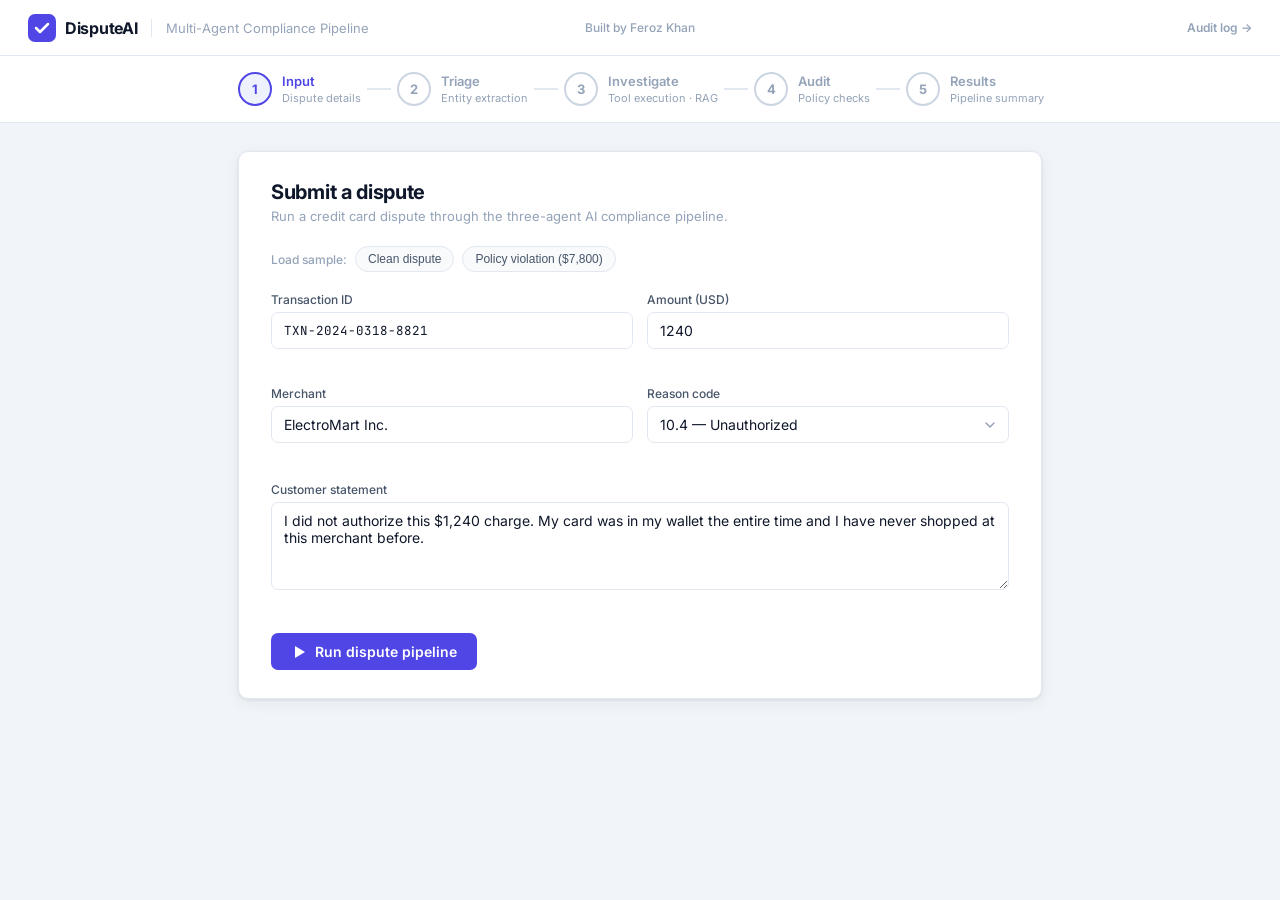
==== commit 02ee4214: "PErformed evaluation and implemented hierarchial chunking" ====
--- a/frontend/index.html
+++ b/frontend/index.html
@@ -23,8 +23,12 @@
       <span class="topbar-divider"></span>
       <span class="topbar-subtitle">Multi-Agent Compliance Pipeline</span>
     </div>
-    <div id="liveIndicator" class="live-indicator hidden">
-      <span class="live-dot"></span> Processing
+    <div class="topbar-center">Built by Feroz Khan</div>
+    <div class="topbar-right">
+      <a href="audit.html" class="topbar-audit-link">Audit log →</a>
+      <div id="liveIndicator" class="live-indicator hidden">
+        <span class="live-dot"></span> Processing
+      </div>
     </div>
   </header>
 
@@ -171,7 +175,7 @@
           <div id="invBodyExtra" class="hidden">
             <!-- Classifier output -->
             <div id="classifierSection" style="margin-top:24px">
-              <div class="section-title">Classifier output</div>
+              <div class="section-title">Decision Tree Classifier</div>
               <div class="classifier-card">
                 <div class="classifier-top">
                   <div class="classifier-prob">
--- a/frontend/style.css
+++ b/frontend/style.css
@@ -560,7 +560,7 @@
 
 .rule-icon { font-size: 16px; flex-shrink: 0; margin-top: 1px; }
 .rule-body { flex: 1; }
-.rule-name-text { font-size: 13px; font-weight: 600; color: var(--text); font-family: var(--mono); }
+.rule-name-text { font-size: 13px; font-weight: 600; color: var(--text); font-family: var(--sans); }
 .rule-detail-text { font-size: 11.5px; color: var(--text-muted); margin-top: 3px; line-height: 1.5; }
 .rule-status-tag {
   font-size: 11px; font-weight: 700;
@@ -729,12 +729,25 @@
 }
 
 .classifier-pred {
+  display: flex;
+  flex-direction: column;
+  align-items: flex-end;
+  padding: 8px 14px;
+  border-radius: 6px;
+  text-align: right;
+  flex-shrink: 0;
+}
+.pred-label {
   font-size: 12.5px;
   font-weight: 700;
-  padding: 5px 13px;
-  border-radius: 6px;
-  white-space: nowrap;
   letter-spacing: .02em;
+}
+.pred-sub {
+  font-size: 10px;
+  font-weight: 500;
+  margin-top: 3px;
+  opacity: 0.75;
+  letter-spacing: .01em;
 }
 
 .classifier-pred.fraud {
@@ -807,6 +820,169 @@
   color: var(--text-muted);
   font-family: var(--mono);
   flex-shrink: 0;
+}
+
+/* ── Topbar right cluster ───────────────────────────────────────────── */
+.topbar-right { display: flex; align-items: center; gap: 14px; }
+.topbar-center {
+  position: absolute;
+  left: 50%;
+  transform: translateX(-50%);
+  font-size: 12px;
+  font-weight: 500;
+  color: var(--text-muted);
+  pointer-events: none;
+}
+.topbar-audit-link {
+  font-size: 12px; font-weight: 600;
+  color: var(--text-muted); text-decoration: none;
+  transition: color .15s;
+}
+.topbar-audit-link:hover { color: var(--text); }
+
+/* ── Audit dashboard layout ─────────────────────────────────────────── */
+.audit-main {
+  max-width: 1000px;
+  margin: 0 auto;
+  padding: 28px 28px 64px;
+}
+
+/* ── Stats grid ──────────────────────────────────────────────────────── */
+.audit-stats-grid {
+  display: grid;
+  grid-template-columns: repeat(4, 1fr);
+  gap: 12px;
+  margin-bottom: 22px;
+}
+
+.audit-stat-card {
+  background: var(--surface);
+  border: 1px solid var(--border);
+  border-radius: var(--radius);
+  padding: 14px 18px;
+  box-shadow: var(--shadow-sm);
+}
+.audit-stat-card.v-approve          { border-left: 3px solid var(--green); }
+.audit-stat-card.v-reject           { border-left: 3px solid var(--red); }
+.audit-stat-card.v-escalate         { border-left: 3px solid var(--text-muted); }
+.audit-stat-card.v-policy_violation { border-left: 3px solid var(--amber); }
+
+.audit-stat-label { font-size: 11px; font-weight: 600; text-transform: uppercase;
+                    letter-spacing: .06em; color: var(--text-muted); margin-bottom: 6px; }
+.audit-stat-value { font-size: 22px; font-weight: 700; font-family: var(--mono); color: var(--text); }
+
+/* ── Filter bar ──────────────────────────────────────────────────────── */
+.audit-filter-bar {
+  display: flex; align-items: center; gap: 10px;
+  margin-bottom: 16px; flex-wrap: wrap;
+}
+.audit-select {
+  font-family: var(--sans); font-size: 13px;
+  border: 1px solid var(--border);
+  background: var(--surface); color: var(--text);
+  border-radius: var(--radius-sm); padding: 8px 32px 8px 12px;
+  appearance: none;
+  background-image: url("data:image/svg+xml,%3Csvg xmlns='http://www.w3.org/2000/svg' width='12' height='12' viewBox='0 0 12 12'%3E%3Cpath d='M2 4l4 4 4-4' stroke='%2394a3b8' stroke-width='1.5' stroke-linecap='round' stroke-linejoin='round' fill='none'/%3E%3C/svg%3E");
+  background-repeat: no-repeat; background-position: right 10px center;
+  cursor: pointer; outline: none;
+}
+.audit-select:focus { border-color: #4f46e5; box-shadow: 0 0 0 3px rgba(79,70,229,.1); }
+.audit-search {
+  font-family: var(--sans); font-size: 13px;
+  border: 1px solid var(--border);
+  background: var(--surface); color: var(--text);
+  border-radius: var(--radius-sm); padding: 8px 12px;
+  width: 220px; outline: none;
+  transition: border-color .15s, box-shadow .15s;
+}
+.audit-search:focus { border-color: #4f46e5; box-shadow: 0 0 0 3px rgba(79,70,229,.1); }
+
+/* ── Runs table ──────────────────────────────────────────────────────── */
+.audit-table-wrap { overflow-x: auto; margin-bottom: 14px; padding: 0; }
+
+.runs-table {
+  width: 100%; border-collapse: collapse; font-size: 13px;
+}
+.runs-table th {
+  text-align: left; font-size: 11px; font-weight: 600;
+  text-transform: uppercase; letter-spacing: .06em;
+  color: var(--text-muted); padding: 12px 14px;
+  border-bottom: 2px solid var(--border);
+  white-space: nowrap;
+}
+.runs-table td {
+  padding: 12px 14px;
+  border-bottom: 1px solid var(--border);
+  vertical-align: middle;
+}
+.runs-table tr:last-child td { border-bottom: none; }
+.run-row { cursor: pointer; transition: background .12s; }
+.run-row:hover td { background: var(--surface-2); }
+.table-empty { color: var(--text-muted); font-size: 13px; padding: 32px 14px; text-align: center; }
+.mono-cell { font-family: var(--mono); font-size: 12px; color: var(--text-mid); }
+.ts-cell   { font-family: var(--mono); font-size: 11.5px; color: var(--text-muted); white-space: nowrap; }
+
+/* ── Pagination ──────────────────────────────────────────────────────── */
+.audit-pagination {
+  display: flex; align-items: center; gap: 12px; justify-content: center;
+  margin-bottom: 32px;
+}
+.page-label { font-size: 12px; color: var(--text-muted); font-weight: 500; }
+
+/* ── Replay panel ────────────────────────────────────────────────────── */
+.replay-panel {
+  margin-top: 32px;
+  border-top: 2px solid var(--amber-border);
+  padding-top: 28px;
+}
+
+.replay-banner {
+  background: var(--amber-bg);
+  border: 1px solid var(--amber-border);
+  border-radius: var(--radius-sm);
+  padding: 10px 16px;
+  font-size: 13px;
+  font-weight: 600;
+  color: var(--amber);
+  margin-bottom: 20px;
+  font-family: var(--mono);
+}
+.replay-run-label {
+  background: var(--amber);
+  color: #fff;
+  font-size: 10px;
+  font-weight: 800;
+  letter-spacing: .07em;
+  padding: 2px 7px;
+  border-radius: 3px;
+  margin-right: 6px;
+}
+.replay-heading {
+  font-size: 18px; font-weight: 700; letter-spacing: -.3px;
+}
+
+.replay-section {
+  background: var(--surface);
+  border: 1px solid var(--border);
+  border-radius: var(--radius);
+  padding: 22px 26px;
+  margin-bottom: 16px;
+  box-shadow: var(--shadow-sm);
+}
+
+.replay-agent-header {
+  display: flex; align-items: center; gap: 12px;
+  padding-bottom: 14px;
+  border-bottom: 1px solid var(--border);
+}
+.replay-agent-name { font-size: 14px; font-weight: 700; }
+.rp-reasoning-pre  { font-size: 11.5px; max-height: 320px; overflow-y: auto; white-space: pre-wrap; }
+
+/* ── Responsive tweaks ───────────────────────────────────────────────── */
+@media (max-width: 640px) {
+  .audit-stats-grid { grid-template-columns: 1fr 1fr; }
+  .audit-main { padding: 16px; }
+  .audit-search { width: 100%; }
 }
 
 /* ── Utility ─────────────────────────────────────────────────────────── */
